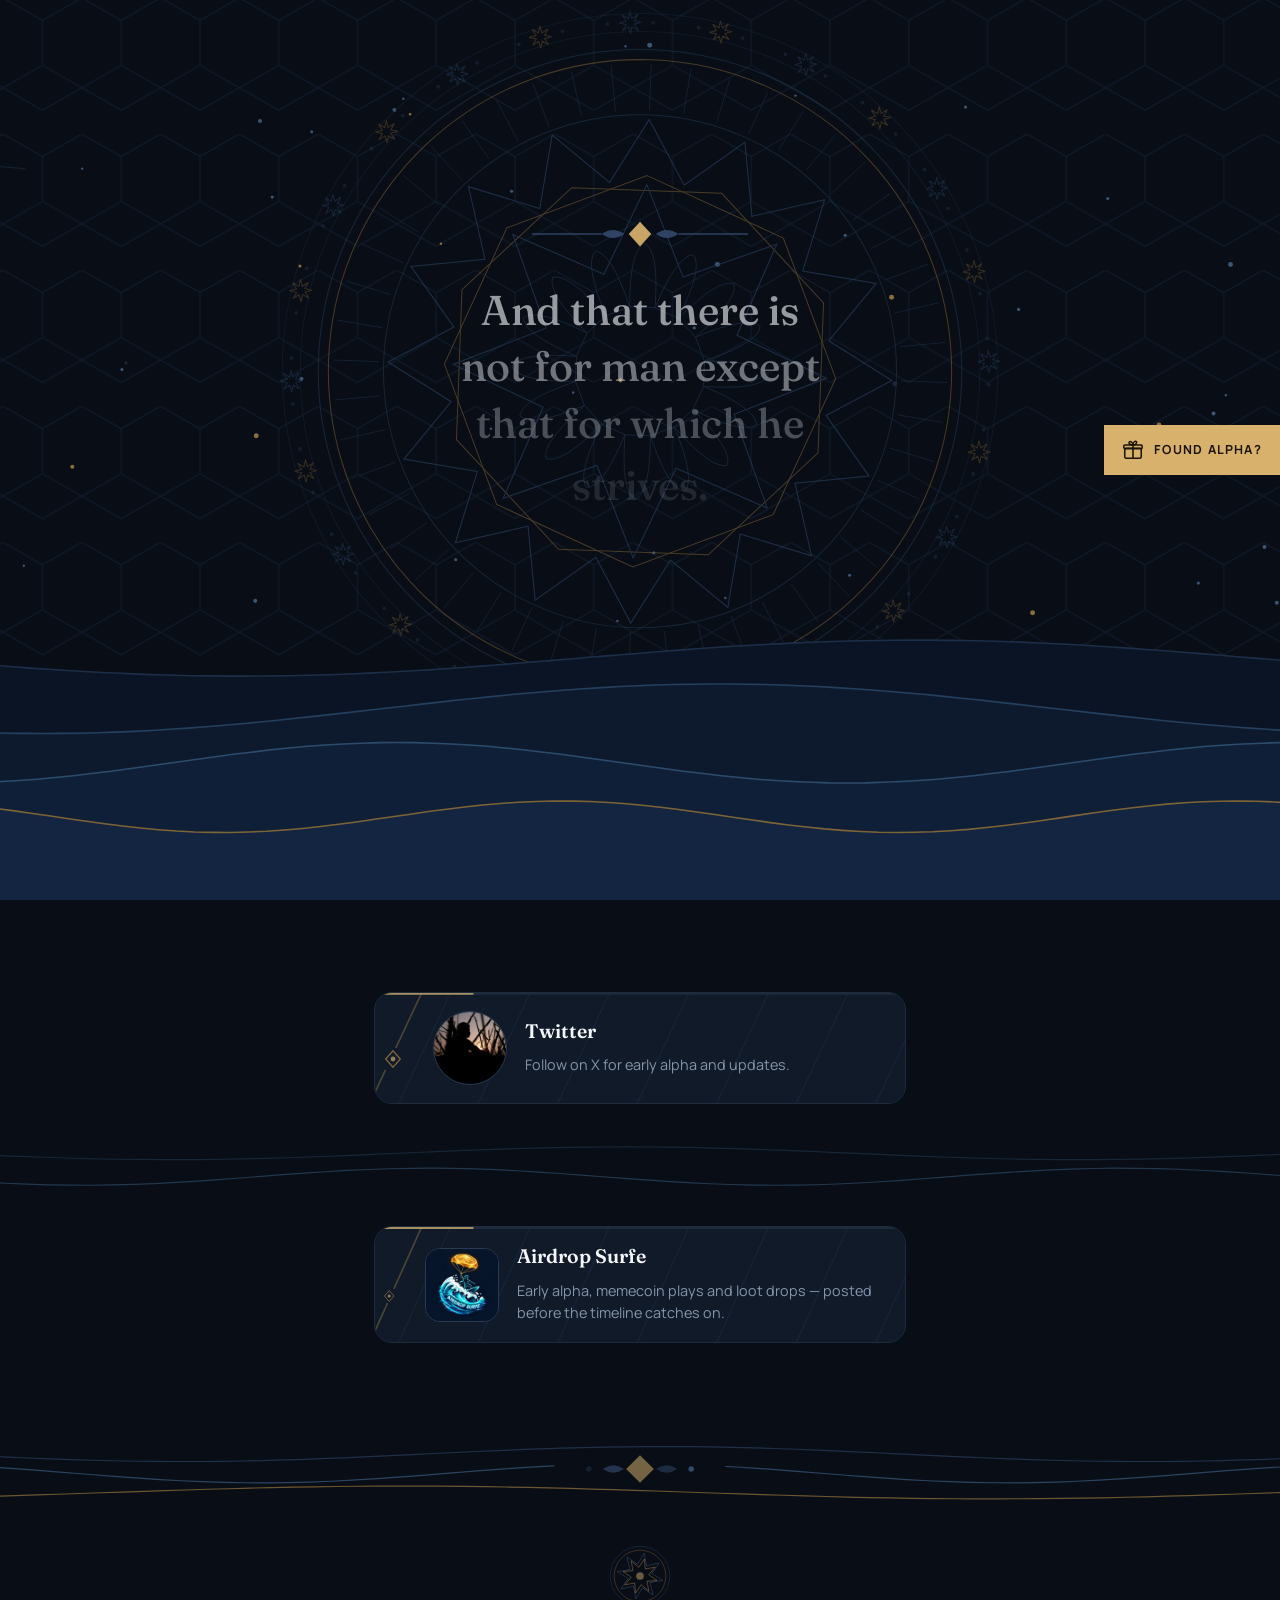
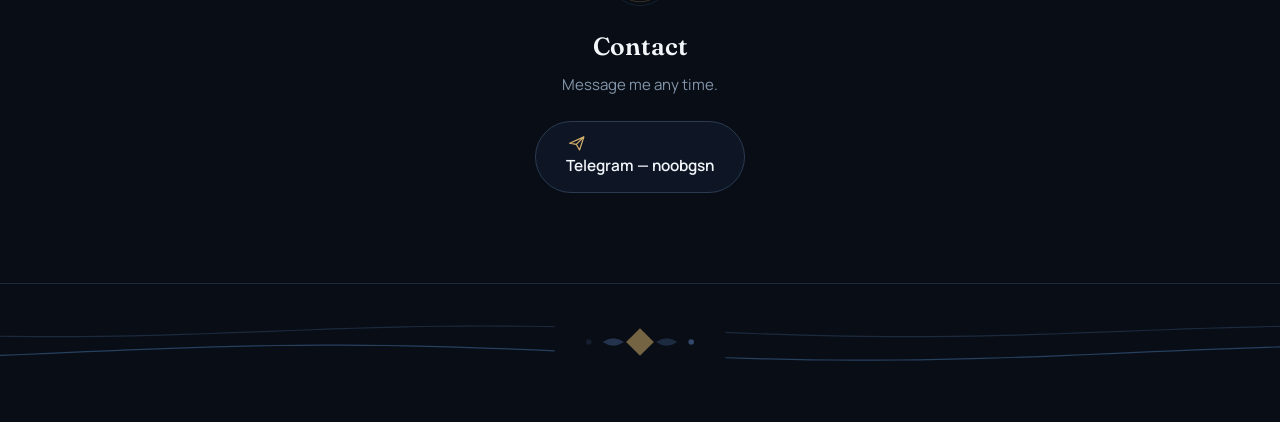
==== index (1).html @ 1e0ebc2f "Add files via upload" ====
<!DOCTYPE html>
<html lang="en">
<head>
<meta charset="utf-8">
<meta name="viewport" content="width=device-width, initial-scale=1, viewport-fit=cover">
<meta name="color-scheme" content="dark">
<meta name="theme-color" content="#080D16">
<title>noobgsn</title>
<meta name="description" content="noobgsn — early alpha, airdrops and memecoin plays.">
<link rel="preconnect" href="https://fonts.googleapis.com">
<link rel="preconnect" href="https://fonts.gstatic.com" crossorigin>
<link href="https://fonts.googleapis.com/css2?family=Fraunces:opsz,wght@9..144,500;9..144,600&family=Manrope:wght@400;500;600;700&display=swap" rel="stylesheet">
<style>
:root{
  --bg:#080D16;--panel:#111A29;--panel2:#0E1626;
  --ink:#F1F4F8;--dim:#8496AA;--line:#1E2B3C;--line2:#2A3B50;
  --gold:#D8B26C;--gold2:#8A6E3C;
  color-scheme:dark;
  box-sizing:border-box;
  padding-top:env(safe-area-inset-top,0px);
  padding-bottom:env(safe-area-inset-bottom,0px);
}
*,*::before,*::after{box-sizing:inherit}
html{-webkit-text-size-adjust:100%;scroll-behavior:smooth;background-color:#080D16;
  scrollbar-width:thin;scrollbar-color:#25374B #080D16}
::-webkit-scrollbar{width:8px;height:8px}
::-webkit-scrollbar-track{background-color:#080D16}
::-webkit-scrollbar-thumb{background-color:#25374B;border-radius:8px}
body{margin:0;background-color:#080D16;color:var(--ink);
  font-family:"Manrope",-apple-system,BlinkMacSystemFont,"Segoe UI",Roboto,Helvetica,Arial,sans-serif;
  line-height:1.6;-webkit-font-smoothing:antialiased;overflow-x:hidden}
img{max-width:100%;display:block}
a{color:inherit;text-decoration:none}
button{font:inherit;color:inherit;background:none;border:0;cursor:pointer}
.wrap{max-width:580px;margin:0 auto;padding:0 24px}
:focus-visible{outline:2px solid var(--gold);outline-offset:3px;border-radius:6px}

/* ============ HERO ============ */
.hero{position:relative;height:100svh;min-height:540px;
  display:flex;align-items:center;justify-content:center;
  overflow:hidden;background-color:#080D16}
.scene{position:absolute;inset:0;width:100%;height:100%;display:block}






/* ---- animated slots (opaque so the layer can never paint white) ---- */
.slot + .slot{margin-top:22px}
.pic{flex:0 0 74px;width:74px;height:74px}
.pic img{width:74px;height:74px;border-radius:15px;object-fit:cover;border:1px solid var(--line2)}
.pic img.round{border-radius:50%}


/* ---- animated bands: each carries its own opaque base ---- */
.band{display:block;width:100vw;margin-left:calc(50% - 50vw);height:96px}
.band.sm{height:64px}
.band.gap{height:70px;margin-top:26px;margin-bottom:26px}
.acc{position:absolute;top:11px;right:11px;width:22px;height:22px;display:block}


/* ---- animated card backdrop ---- */
.cardbg{position:absolute;inset:0;width:100%;height:100%;display:block;z-index:0}
.card > .pic,.card > .who,.card > .acc{position:relative;z-index:1}
.emblem{display:block;width:66px;height:66px;margin:0 auto 18px}
.tg{display:inline-flex;align-items:center;gap:11px}
.tg svg{width:19px;height:19px;display:block}

/* ============ MAIN ============ */
main{position:relative;background-color:#080D16;padding:92px 0 0}
.card{position:relative;display:flex;align-items:center;gap:18px;
  background-color:var(--panel);border:1px solid var(--line);
  border-radius:18px;padding:18px;overflow:hidden}

.card:hover,.card:focus-visible{border-color:var(--gold2)}
.who{min-width:0}
.who .nm{font-family:"Fraunces",Georgia,serif;font-weight:600;
  font-size:1.22rem;line-height:1.2;color:#F4F7FA}
.who .bio{display:block;margin-top:9px;color:var(--dim);font-size:.9rem;line-height:1.55}

.contact{text-align:center;margin:78px 0 0}
.contact .band{margin-bottom:26px}
.dvd{display:block;width:min(330px,82%);height:30px;margin:0 auto 28px}
.contact h2{font-family:"Fraunces",Georgia,serif;font-weight:600;
  font-size:1.55rem;margin:0 0 6px;color:#F4F7FA}
.contact p{margin:0 0 24px;color:var(--dim);font-size:.94rem}
.tg{display:inline-block;border:1px solid var(--line2);border-radius:999px;
  padding:13px 30px;font-weight:600;font-size:.96rem;background-color:var(--panel2)}
.tg:hover{border-color:var(--gold);color:var(--gold)}
footer{margin-top:90px;border-top:1px solid var(--line);
  padding:26px 0 calc(30px + env(safe-area-inset-bottom,0px))}
footer .band{margin-bottom:18px}

.rv{opacity:1}

/* ============ GIFT ============ */
.gift{position:fixed;right:0;top:50%;transform:translateY(-50%);z-index:40;
  background-color:var(--gold);color:#1B1305;border-radius:0;
  padding:14px 18px;display:flex;flex-direction:row;align-items:center;gap:10px;
  font-weight:700;font-size:.78rem;letter-spacing:.1em;white-space:nowrap}
.gift svg{width:22px;height:22px;display:block}
@media (max-width:600px){
  .gift{top:auto;bottom:calc(26px + env(safe-area-inset-bottom,0px));right:0;
    transform:none;padding:13px 16px;flex-direction:row;gap:9px;font-size:.75rem}
  .gift .lbl{writing-mode:horizontal-tb}
}

/* ============ MODAL ============ */
.scrim{position:fixed;inset:0;z-index:60;background-color:#050A12;
  display:none;align-items:flex-end;justify-content:center}
.scrim.on{display:flex}
@media (min-width:640px){.scrim{align-items:center}}
.sheet{position:relative;width:100%;max-width:520px;max-height:92svh;overflow-y:auto;
  background-color:var(--panel2);border:1px solid var(--line2);
  border-radius:22px 22px 0 0;
  padding:30px 22px calc(30px + env(safe-area-inset-bottom,0px));
}
@media (min-width:640px){.sheet{border-radius:22px;max-height:86svh}}
.x{position:absolute;top:10px;right:12px;color:var(--dim);font-size:1.45rem;line-height:1;padding:4px 8px}
.x:hover{color:var(--ink)}
.crest{display:block;width:74px;height:74px;margin:0 auto 14px}
.sheet h3{font-family:"Fraunces",Georgia,serif;font-weight:600;
  font-size:1.6rem;margin:0 0 10px;color:#F4F7FA;text-align:center}
.sheet .intro{color:var(--dim);font-size:.95rem;margin:0 0 26px;line-height:1.65;text-align:center}
.sheet h3.left,.sheet .intro.left{text-align:left}

label{display:block;font-size:.83rem;font-weight:600;color:var(--ink);margin:22px 0 8px}
label .req{color:var(--gold)}
.hint{display:block;font-weight:400;color:var(--dim);font-size:.77rem;margin-top:4px}
input[type=text],textarea{width:100%;background-color:#0A1120;border:1px solid var(--line2);
  border-radius:11px;color:var(--ink);font:inherit;font-size:.94rem;padding:12px 14px;
}
input[type=text]:focus,textarea:focus{border-color:var(--gold);outline:none}
input::placeholder,textarea::placeholder{color:#55697F}
textarea{min-height:110px;resize:vertical;line-height:1.55}

.cats{display:flex;flex-wrap:wrap;gap:8px;margin-top:10px}
.cats input{position:absolute;opacity:0;pointer-events:none}
.cats label{margin:0;padding:9px 15px;border:1px solid var(--line2);border-radius:999px;
  font-size:.84rem;font-weight:500;color:var(--dim);cursor:pointer;
  background-color:#0A1120}
.cats label:hover{border-color:var(--gold2);color:var(--ink)}
.cats input:checked + label{background-color:var(--gold);border-color:var(--gold);
  color:#1B1305;font-weight:700}
.cats input:focus-visible + label{outline:2px solid var(--gold);outline-offset:2px}

.send{display:flex;align-items:center;justify-content:center;gap:10px;
  width:100%;margin-top:30px;background-color:var(--gold);color:#1B1305;
  font-weight:700;font-size:1rem;padding:15px;border-radius:12px;
}
.send svg{width:20px;height:20px}
.send:hover{background-color:#E8C580}
.send[disabled]{opacity:.5;cursor:default;transform:none}
.msg{margin-top:14px;font-size:.87rem;line-height:1.55;display:none}
.msg.on{display:block}
.msg.ok{color:var(--gold)}
.msg.bad{color:#E88B74}
.done{text-align:center;padding:10px 0 6px}

@media (prefers-reduced-motion:reduce){
  *{animation-duration:.001s!important;transition-duration:.001s!important}
  .up{opacity:1}.rv{opacity:1;transform:none}
  html{scroll-behavior:auto}
}
</style>
</head>
<body>

<!-- ==================== HERO ==================== -->
<section class="hero">
  <svg class="scene" viewBox="0 0 1200 800" preserveAspectRatio="xMidYMid slice" role="img"
       aria-label="And that there is not for man except that for which he strives. 53:39">
    <defs>
      <pattern id="jali" width="70" height="121" patternUnits="userSpaceOnUse">
        <path d="M35 0 L70 20 L70 60 L35 80 L0 60 L0 20 Z" fill="none" stroke="#111C2A" stroke-width="1"/>
        <path d="M35 80 L70 100 M35 80 L0 100" fill="none" stroke="#111C2A" stroke-width="1"/>
      </pattern>
    </defs>
    <rect x="0" y="0" width="1200" height="800" fill="#080D16"/>
    <g><rect x="-160" y="-220" width="1520" height="1260" fill="url(#jali)"/><animateTransform attributeName="transform" type="translate" from="0 0" to="-70 -121" dur="95s" repeatCount="indefinite"/></g><circle cx="395.6" cy="101.5" r="1.1" fill="#8A6E3C"><animate attributeName="opacity" values="0.12;0.53;0.12" dur="3.9s" begin="4.8s" repeatCount="indefinite"/></circle><circle cx="608.6" cy="40.2" r="2.2" fill="#3B5573"><animate attributeName="opacity" values="0.15;0.53;0.15" dur="5.8s" begin="2.2s" repeatCount="indefinite"/></circle><circle cx="675.9" cy="531.6" r="1.1" fill="#3B5573"><animate attributeName="opacity" values="0.2;0.52;0.2" dur="6.7s" begin="3.6s" repeatCount="indefinite"/></circle><circle cx="1015.8" cy="176.4" r="1.4" fill="#3B5573"><animate attributeName="opacity" values="0.15;0.81;0.15" dur="6.5s" begin="5.1s" repeatCount="indefinite"/></circle><circle cx="139.5" cy="328.5" r="1.4" fill="#3B5573"><animate attributeName="opacity" values="0.09;0.53;0.09" dur="5.5s" begin="4.9s" repeatCount="indefinite"/></circle><circle cx="258.9" cy="387.4" r="2.2" fill="#8A6E3C"><animate attributeName="opacity" values="0.19;0.66;0.19" dur="7.8s" begin="4.2s" repeatCount="indefinite"/></circle><circle cx="308.2" cy="117.1" r="1.4" fill="#3B5573"><animate attributeName="opacity" values="0.14;0.65;0.14" dur="4.0s" begin="2.7s" repeatCount="indefinite"/></circle><circle cx="540.6" cy="348.8" r="1.1" fill="#3B5573"><animate attributeName="opacity" values="0.17;0.57;0.17" dur="4.1s" begin="3.8s" repeatCount="indefinite"/></circle><circle cx="587.2" cy="41.2" r="1.1" fill="#3B5573"><animate attributeName="opacity" values="0.19;0.64;0.19" dur="7.7s" begin="5.2s" repeatCount="indefinite"/></circle><circle cx="826.5" cy="341.0" r="2.2" fill="#3B5573"><animate attributeName="opacity" values="0.11;0.81;0.11" dur="3.9s" begin="0.8s" repeatCount="indefinite"/></circle><circle cx="95.4" cy="414.8" r="1.8" fill="#8A6E3C"><animate attributeName="opacity" values="0.18;0.63;0.18" dur="7.1s" begin="8.9s" repeatCount="indefinite"/></circle><circle cx="467.5" cy="381.1" r="1.1" fill="#3B5573"><animate attributeName="opacity" values="0.15;0.72;0.15" dur="8.7s" begin="3.2s" repeatCount="indefinite"/></circle><circle cx="273.1" cy="175.2" r="1.4" fill="#3B5573"><animate attributeName="opacity" values="0.14;0.57;0.14" dur="5.7s" begin="8.3s" repeatCount="indefinite"/></circle><circle cx="485.9" cy="170.0" r="1.4" fill="#3B5573"><animate attributeName="opacity" values="0.11;0.69;0.11" dur="8.0s" begin="7.8s" repeatCount="indefinite"/></circle><circle cx="436.2" cy="497.5" r="1.4" fill="#3B5573"><animate attributeName="opacity" values="0.11;0.61;0.11" dur="4.3s" begin="1.6s" repeatCount="indefinite"/></circle><circle cx="582.6" cy="338.1" r="1.8" fill="#8A6E3C"><animate attributeName="opacity" values="0.14;0.77;0.14" dur="5.1s" begin="1.3s" repeatCount="indefinite"/></circle><circle cx="389.6" cy="87.8" r="1.1" fill="#3B5573"><animate attributeName="opacity" values="0.19;0.81;0.19" dur="6.0s" begin="7.8s" repeatCount="indefinite"/></circle><circle cx="668.8" cy="235.0" r="2.2" fill="#3B5573"><animate attributeName="opacity" values="0.09;0.53;0.09" dur="4.1s" begin="5.7s" repeatCount="indefinite"/></circle><circle cx="262.2" cy="107.6" r="1.8" fill="#3B5573"><animate attributeName="opacity" values="0.15;0.74;0.15" dur="6.8s" begin="0.9s" repeatCount="indefinite"/></circle><circle cx="1120.8" cy="351.4" r="1.1" fill="#3B5573"><animate attributeName="opacity" values="0.1;0.61;0.1" dur="8.3s" begin="5.5s" repeatCount="indefinite"/></circle><circle cx="423.0" cy="216.6" r="1.1" fill="#8A6E3C"><animate attributeName="opacity" values="0.2;0.72;0.2" dur="4.1s" begin="4.4s" repeatCount="indefinite"/></circle><circle cx="381.7" cy="97.8" r="1.8" fill="#3B5573"><animate attributeName="opacity" values="0.16;0.73;0.16" dur="7.6s" begin="4.3s" repeatCount="indefinite"/></circle><circle cx="258.0" cy="534.1" r="1.8" fill="#3B5573"><animate attributeName="opacity" values="0.08;0.74;0.08" dur="4.3s" begin="4.9s" repeatCount="indefinite"/></circle><circle cx="1155.1" cy="486.2" r="1.8" fill="#3B5573"><animate attributeName="opacity" values="0.12;0.6;0.12" dur="6.4s" begin="8.2s" repeatCount="indefinite"/></circle><circle cx="648.2" cy="291.5" r="1.4" fill="#3B5573"><animate attributeName="opacity" values="0.17;0.59;0.17" dur="6.9s" begin="7.1s" repeatCount="indefinite"/></circle><circle cx="297.7" cy="236.4" r="1.4" fill="#8A6E3C"><animate attributeName="opacity" values="0.17;0.95;0.17" dur="4.6s" begin="4.4s" repeatCount="indefinite"/></circle><circle cx="936.5" cy="275.0" r="1.4" fill="#3B5573"><animate attributeName="opacity" values="0.13;0.92;0.13" dur="7.3s" begin="8.6s" repeatCount="indefinite"/></circle><circle cx="1166.1" cy="535.7" r="1.8" fill="#3B5573"><animate attributeName="opacity" values="0.14;0.65;0.14" dur="3.9s" begin="0.9s" repeatCount="indefinite"/></circle><circle cx="579.9" cy="552.0" r="1.1" fill="#3B5573"><animate attributeName="opacity" values="0.18;0.54;0.18" dur="6.1s" begin="5.9s" repeatCount="indefinite"/></circle><circle cx="786.3" cy="511.3" r="1.4" fill="#3B5573"><animate attributeName="opacity" values="0.17;0.65;0.17" dur="6.1s" begin="1.6s" repeatCount="indefinite"/></circle><circle cx="949.0" cy="544.7" r="2.2" fill="#8A6E3C"><animate attributeName="opacity" values="0.09;0.57;0.09" dur="6.0s" begin="6.7s" repeatCount="indefinite"/></circle><circle cx="1172.0" cy="34.9" r="2.2" fill="#3B5573"><animate attributeName="opacity" values="0.18;0.94;0.18" dur="7.9s" begin="1.3s" repeatCount="indefinite"/></circle><circle cx="782.4" cy="209.2" r="1.4" fill="#3B5573"><animate attributeName="opacity" values="0.17;0.55;0.17" dur="3.6s" begin="7.2s" repeatCount="indefinite"/></circle><circle cx="889.4" cy="95.2" r="1.4" fill="#3B5573"><animate attributeName="opacity" values="0.11;0.63;0.11" dur="8.0s" begin="1.9s" repeatCount="indefinite"/></circle><circle cx="299.0" cy="336.7" r="1.8" fill="#3B5573"><animate attributeName="opacity" values="0.09;0.83;0.09" dur="6.5s" begin="7.5s" repeatCount="indefinite"/></circle><circle cx="1061.3" cy="377.7" r="2.2" fill="#8A6E3C"><animate attributeName="opacity" values="0.1;0.57;0.1" dur="8.0s" begin="7.9s" repeatCount="indefinite"/></circle><circle cx="612.2" cy="491.3" r="1.4" fill="#3B5573"><animate attributeName="opacity" values="0.1;0.56;0.1" dur="6.8s" begin="7.0s" repeatCount="indefinite"/></circle><circle cx="738.2" cy="85.0" r="1.1" fill="#3B5573"><animate attributeName="opacity" values="0.15;0.85;0.15" dur="5.3s" begin="4.7s" repeatCount="indefinite"/></circle><circle cx="143.1" cy="322.6" r="1.4" fill="#3B5573"><animate attributeName="opacity" values="0.09;0.7;0.09" dur="4.6s" begin="0.4s" repeatCount="indefinite"/></circle><circle cx="52.3" cy="502.8" r="1.1" fill="#3B5573"><animate attributeName="opacity" values="0.14;0.73;0.14" dur="5.9s" begin="5.5s" repeatCount="indefinite"/></circle><circle cx="823.6" cy="264.3" r="2.2" fill="#8A6E3C"><animate attributeName="opacity" values="0.14;0.89;0.14" dur="6.3s" begin="2.2s" repeatCount="indefinite"/></circle><circle cx="1096.3" cy="518.3" r="1.4" fill="#3B5573"><animate attributeName="opacity" values="0.09;0.7;0.09" dur="8.1s" begin="1.2s" repeatCount="indefinite"/></circle><circle cx="104.2" cy="149.9" r="1.1" fill="#3B5573"><animate attributeName="opacity" values="0.09;0.85;0.09" dur="4.7s" begin="2.7s" repeatCount="indefinite"/></circle><circle cx="1109.8" cy="367.5" r="1.8" fill="#3B5573"><animate attributeName="opacity" values="0.2;0.6;0.2" dur="4.3s" begin="7.9s" repeatCount="indefinite"/></circle><circle cx="1124.9" cy="235.1" r="2.2" fill="#3B5573"><animate attributeName="opacity" values="0.11;0.82;0.11" dur="4.4s" begin="6.0s" repeatCount="indefinite"/></circle><circle cx="1173.1" cy="238.1" r="2.2" fill="#8A6E3C"><animate attributeName="opacity" values="0.17;0.51;0.17" dur="4.6s" begin="2.9s" repeatCount="indefinite"/></circle><g opacity="0"><g><circle cx="600" cy="330" r="286" fill="none" stroke="#223449" stroke-width="1"/><circle cx="600" cy="330" r="277" fill="none" stroke="#6E5730" stroke-width=".9"/><circle cx="600" cy="330" r="228" fill="none" stroke="#223449" stroke-width=".9"/><line x1="832.0" y1="330.0" x2="873.0" y2="330.0" stroke="#1E2E43" stroke-width=".8"/><line x1="830.0" y1="360.3" x2="870.7" y2="365.6" stroke="#1E2E43" stroke-width=".8"/><line x1="824.1" y1="390.0" x2="863.7" y2="400.7" stroke="#1E2E43" stroke-width=".8"/><line x1="814.3" y1="418.8" x2="852.2" y2="434.5" stroke="#1E2E43" stroke-width=".8"/><line x1="800.9" y1="446.0" x2="836.4" y2="466.5" stroke="#1E2E43" stroke-width=".8"/><line x1="784.1" y1="471.2" x2="816.6" y2="496.2" stroke="#1E2E43" stroke-width=".8"/><line x1="764.0" y1="494.0" x2="793.0" y2="523.0" stroke="#1E2E43" stroke-width=".8"/><line x1="741.2" y1="514.1" x2="766.2" y2="546.6" stroke="#1E2E43" stroke-width=".8"/><line x1="716.0" y1="530.9" x2="736.5" y2="566.4" stroke="#1E2E43" stroke-width=".8"/><line x1="688.8" y1="544.3" x2="704.5" y2="582.2" stroke="#1E2E43" stroke-width=".8"/><line x1="660.0" y1="554.1" x2="670.7" y2="593.7" stroke="#1E2E43" stroke-width=".8"/><line x1="630.3" y1="560.0" x2="635.6" y2="600.7" stroke="#1E2E43" stroke-width=".8"/><line x1="600.0" y1="562.0" x2="600.0" y2="603.0" stroke="#1E2E43" stroke-width=".8"/><line x1="569.7" y1="560.0" x2="564.4" y2="600.7" stroke="#1E2E43" stroke-width=".8"/><line x1="540.0" y1="554.1" x2="529.3" y2="593.7" stroke="#1E2E43" stroke-width=".8"/><line x1="511.2" y1="544.3" x2="495.5" y2="582.2" stroke="#1E2E43" stroke-width=".8"/><line x1="484.0" y1="530.9" x2="463.5" y2="566.4" stroke="#1E2E43" stroke-width=".8"/><line x1="458.8" y1="514.1" x2="433.8" y2="546.6" stroke="#1E2E43" stroke-width=".8"/><line x1="436.0" y1="494.0" x2="407.0" y2="523.0" stroke="#1E2E43" stroke-width=".8"/><line x1="415.9" y1="471.2" x2="383.4" y2="496.2" stroke="#1E2E43" stroke-width=".8"/><line x1="399.1" y1="446.0" x2="363.6" y2="466.5" stroke="#1E2E43" stroke-width=".8"/><line x1="385.7" y1="418.8" x2="347.8" y2="434.5" stroke="#1E2E43" stroke-width=".8"/><line x1="375.9" y1="390.0" x2="336.3" y2="400.7" stroke="#1E2E43" stroke-width=".8"/><line x1="370.0" y1="360.3" x2="329.3" y2="365.6" stroke="#1E2E43" stroke-width=".8"/><line x1="368.0" y1="330.0" x2="327.0" y2="330.0" stroke="#1E2E43" stroke-width=".8"/><line x1="370.0" y1="299.7" x2="329.3" y2="294.4" stroke="#1E2E43" stroke-width=".8"/><line x1="375.9" y1="270.0" x2="336.3" y2="259.3" stroke="#1E2E43" stroke-width=".8"/><line x1="385.7" y1="241.2" x2="347.8" y2="225.5" stroke="#1E2E43" stroke-width=".8"/><line x1="399.1" y1="214.0" x2="363.6" y2="193.5" stroke="#1E2E43" stroke-width=".8"/><line x1="415.9" y1="188.8" x2="383.4" y2="163.8" stroke="#1E2E43" stroke-width=".8"/><line x1="436.0" y1="166.0" x2="407.0" y2="137.0" stroke="#1E2E43" stroke-width=".8"/><line x1="458.8" y1="145.9" x2="433.8" y2="113.4" stroke="#1E2E43" stroke-width=".8"/><line x1="484.0" y1="129.1" x2="463.5" y2="93.6" stroke="#1E2E43" stroke-width=".8"/><line x1="511.2" y1="115.7" x2="495.5" y2="77.8" stroke="#1E2E43" stroke-width=".8"/><line x1="540.0" y1="105.9" x2="529.3" y2="66.3" stroke="#1E2E43" stroke-width=".8"/><line x1="569.7" y1="100.0" x2="564.4" y2="59.3" stroke="#1E2E43" stroke-width=".8"/><line x1="600.0" y1="98.0" x2="600.0" y2="57.0" stroke="#1E2E43" stroke-width=".8"/><line x1="630.3" y1="100.0" x2="635.6" y2="59.3" stroke="#1E2E43" stroke-width=".8"/><line x1="660.0" y1="105.9" x2="670.7" y2="66.3" stroke="#1E2E43" stroke-width=".8"/><line x1="688.8" y1="115.7" x2="704.5" y2="77.8" stroke="#1E2E43" stroke-width=".8"/><line x1="716.0" y1="129.1" x2="736.5" y2="93.6" stroke="#1E2E43" stroke-width=".8"/><line x1="741.2" y1="145.9" x2="766.2" y2="113.4" stroke="#1E2E43" stroke-width=".8"/><line x1="764.0" y1="166.0" x2="793.0" y2="137.0" stroke="#1E2E43" stroke-width=".8"/><line x1="784.1" y1="188.8" x2="816.6" y2="163.8" stroke="#1E2E43" stroke-width=".8"/><line x1="800.9" y1="214.0" x2="836.4" y2="193.5" stroke="#1E2E43" stroke-width=".8"/><line x1="814.3" y1="241.2" x2="852.2" y2="225.5" stroke="#1E2E43" stroke-width=".8"/><line x1="824.1" y1="270.0" x2="863.7" y2="259.3" stroke="#1E2E43" stroke-width=".8"/><line x1="830.0" y1="299.7" x2="870.7" y2="294.4" stroke="#1E2E43" stroke-width=".8"/><path d="M600.0 106.0 L633.2 163.3 L685.7 123.1 L694.4 188.7 L758.4 171.6 L741.3 235.6 L806.9 244.3 L766.7 296.8 L824.0 330.0 L766.7 363.2 L806.9 415.7 L741.3 424.4 L758.4 488.4 L694.4 471.3 L685.7 536.9 L633.2 496.7 L600.0 554.0 L566.8 496.7 L514.3 536.9 L505.6 471.3 L441.6 488.4 L458.7 424.4 L393.1 415.7 L433.3 363.2 L376.0 330.0 L433.3 296.8 L393.1 244.3 L458.7 235.6 L441.6 171.6 L505.6 188.7 L514.3 123.1 L566.8 163.3 Z" fill="none" stroke="#2C4160" stroke-width="1"/><path d="M600.0 156.0 L723.0 207.0 L774.0 330.0 L723.0 453.0 L600.0 504.0 L477.0 453.0 L426.0 330.0 L477.0 207.0 Z" fill="none" stroke="#6E5730" stroke-width=".9"/><path d="M666.6 169.2 L760.8 263.4 L760.8 396.6 L666.6 490.8 L533.4 490.8 L439.2 396.6 L439.2 263.4 L533.4 169.2 Z" fill="none" stroke="#6E5730" stroke-width=".9"/><path d="M600.0 164.0 L635.2 245.0 L717.4 212.6 L685.0 294.8 L766.0 330.0 L685.0 365.2 L717.4 447.4 L635.2 415.0 L600.0 496.0 L564.8 415.0 L482.6 447.4 L515.0 365.2 L434.0 330.0 L515.0 294.8 L482.6 212.6 L564.8 245.0 Z" fill="none" stroke="#2C4160" stroke-width="1"/><path d="M588.7 273.1 Q586.8 222.8 600.0 216.0 Q613.2 222.8 611.3 273.1 Z" fill="none" stroke="#243850" stroke-width=".8"/><path d="M611.3 273.1 Q628.9 225.9 643.6 224.7 Q653.2 236.0 632.2 281.8 Z" fill="none" stroke="#243850" stroke-width=".8"/><path d="M632.2 281.8 Q666.5 244.9 680.6 249.4 Q685.1 263.5 648.2 297.8 Z" fill="none" stroke="#243850" stroke-width=".8"/><path d="M648.2 297.8 Q694.0 276.8 705.3 286.4 Q704.1 301.1 656.9 318.7 Z" fill="none" stroke="#243850" stroke-width=".8"/><path d="M656.9 318.7 Q707.2 316.8 714.0 330.0 Q707.2 343.2 656.9 341.3 Z" fill="none" stroke="#243850" stroke-width=".8"/><path d="M656.9 341.3 Q704.1 358.9 705.3 373.6 Q694.0 383.2 648.2 362.2 Z" fill="none" stroke="#243850" stroke-width=".8"/><path d="M648.2 362.2 Q685.1 396.5 680.6 410.6 Q666.5 415.1 632.2 378.2 Z" fill="none" stroke="#243850" stroke-width=".8"/><path d="M632.2 378.2 Q653.2 424.0 643.6 435.3 Q628.9 434.1 611.3 386.9 Z" fill="none" stroke="#243850" stroke-width=".8"/><path d="M611.3 386.9 Q613.2 437.2 600.0 444.0 Q586.8 437.2 588.7 386.9 Z" fill="none" stroke="#243850" stroke-width=".8"/><path d="M588.7 386.9 Q571.1 434.1 556.4 435.3 Q546.8 424.0 567.8 378.2 Z" fill="none" stroke="#243850" stroke-width=".8"/><path d="M567.8 378.2 Q533.5 415.1 519.4 410.6 Q514.9 396.5 551.8 362.2 Z" fill="none" stroke="#243850" stroke-width=".8"/><path d="M551.8 362.2 Q506.0 383.2 494.7 373.6 Q495.9 358.9 543.1 341.3 Z" fill="none" stroke="#243850" stroke-width=".8"/><path d="M543.1 341.3 Q492.8 343.2 486.0 330.0 Q492.8 316.8 543.1 318.7 Z" fill="none" stroke="#243850" stroke-width=".8"/><path d="M543.1 318.7 Q495.9 301.1 494.7 286.4 Q506.0 276.8 551.8 297.8 Z" fill="none" stroke="#243850" stroke-width=".8"/><path d="M551.8 297.8 Q514.9 263.5 519.4 249.4 Q533.5 244.9 567.8 281.8 Z" fill="none" stroke="#243850" stroke-width=".8"/><path d="M567.8 281.8 Q546.8 236.0 556.4 224.7 Q571.1 225.9 588.7 273.1 Z" fill="none" stroke="#243850" stroke-width=".8"/><animateTransform attributeName="transform" type="rotate" from="0 600 330" to="360 600 330" dur="260s" repeatCount="indefinite"/></g><animate attributeName="opacity" values="0;1" dur="2.4s" fill="freeze"/></g><g opacity="0"><g><circle cx="600" cy="330" r="318" fill="none" stroke="#1B2A3D" stroke-width=".9"/><circle cx="600" cy="330" r="302" fill="none" stroke="#1B2A3D" stroke-width=".9"/><path d="M910.0 320.0 L911.5 326.3 L917.1 322.9 L913.7 328.5 L920.0 330.0 L913.7 331.5 L917.1 337.1 L911.5 333.7 L910.0 340.0 L908.5 333.7 L902.9 337.1 L906.3 331.5 L900.0 330.0 L906.3 328.5 L902.9 322.9 L908.5 326.3 Z" fill="none" stroke="#2C4160" stroke-width="1"/><path d="M899.4 400.2 L901.0 406.5 L906.5 403.2 L903.1 408.7 L909.4 410.2 L903.1 411.8 L906.5 417.3 L901.0 413.9 L899.4 420.2 L897.9 413.9 L892.4 417.3 L895.7 411.8 L889.4 410.2 L895.7 408.7 L892.4 403.2 L897.9 406.5 Z" fill="none" stroke="#6E5730" stroke-width="1"/><path d="M868.5 475.0 L870.0 481.3 L875.5 477.9 L872.2 483.5 L878.5 485.0 L872.2 486.5 L875.5 492.1 L870.0 488.7 L868.5 495.0 L866.9 488.7 L861.4 492.1 L864.8 486.5 L858.5 485.0 L864.8 483.5 L861.4 477.9 L866.9 481.3 Z" fill="none" stroke="#2C4160" stroke-width="1"/><path d="M819.2 539.2 L820.7 545.5 L826.3 542.1 L822.9 547.7 L829.2 549.2 L822.9 550.7 L826.3 556.3 L820.7 552.9 L819.2 559.2 L817.7 552.9 L812.1 556.3 L815.5 550.7 L809.2 549.2 L815.5 547.7 L812.1 542.1 L817.7 545.5 Z" fill="none" stroke="#6E5730" stroke-width="1"/><path d="M755.0 588.5 L756.5 594.8 L762.1 591.4 L758.7 596.9 L765.0 598.5 L758.7 600.0 L762.1 605.5 L756.5 602.2 L755.0 608.5 L753.5 602.2 L747.9 605.5 L751.3 600.0 L745.0 598.5 L751.3 596.9 L747.9 591.4 L753.5 594.8 Z" fill="none" stroke="#2C4160" stroke-width="1"/><path d="M680.2 619.4 L681.8 625.7 L687.3 622.4 L683.9 627.9 L690.2 629.4 L683.9 631.0 L687.3 636.5 L681.8 633.1 L680.2 639.4 L678.7 633.1 L673.2 636.5 L676.5 631.0 L670.2 629.4 L676.5 627.9 L673.2 622.4 L678.7 625.7 Z" fill="none" stroke="#6E5730" stroke-width="1"/><path d="M600.0 630.0 L601.5 636.3 L607.1 632.9 L603.7 638.5 L610.0 640.0 L603.7 641.5 L607.1 647.1 L601.5 643.7 L600.0 650.0 L598.5 643.7 L592.9 647.1 L596.3 641.5 L590.0 640.0 L596.3 638.5 L592.9 632.9 L598.5 636.3 Z" fill="none" stroke="#2C4160" stroke-width="1"/><path d="M519.8 619.4 L521.3 625.7 L526.8 622.4 L523.5 627.9 L529.8 629.4 L523.5 631.0 L526.8 636.5 L521.3 633.1 L519.8 639.4 L518.2 633.1 L512.7 636.5 L516.1 631.0 L509.8 629.4 L516.1 627.9 L512.7 622.4 L518.2 625.7 Z" fill="none" stroke="#6E5730" stroke-width="1"/><path d="M445.0 588.5 L446.5 594.8 L452.1 591.4 L448.7 596.9 L455.0 598.5 L448.7 600.0 L452.1 605.5 L446.5 602.2 L445.0 608.5 L443.5 602.2 L437.9 605.5 L441.3 600.0 L435.0 598.5 L441.3 596.9 L437.9 591.4 L443.5 594.8 Z" fill="none" stroke="#2C4160" stroke-width="1"/><path d="M380.8 539.2 L382.3 545.5 L387.9 542.1 L384.5 547.7 L390.8 549.2 L384.5 550.7 L387.9 556.3 L382.3 552.9 L380.8 559.2 L379.3 552.9 L373.7 556.3 L377.1 550.7 L370.8 549.2 L377.1 547.7 L373.7 542.1 L379.3 545.5 Z" fill="none" stroke="#6E5730" stroke-width="1"/><path d="M331.5 475.0 L333.1 481.3 L338.6 477.9 L335.2 483.5 L341.5 485.0 L335.2 486.5 L338.6 492.1 L333.1 488.7 L331.5 495.0 L330.0 488.7 L324.5 492.1 L327.8 486.5 L321.5 485.0 L327.8 483.5 L324.5 477.9 L330.0 481.3 Z" fill="none" stroke="#2C4160" stroke-width="1"/><path d="M300.6 400.2 L302.1 406.5 L307.6 403.2 L304.3 408.7 L310.6 410.2 L304.3 411.8 L307.6 417.3 L302.1 413.9 L300.6 420.2 L299.0 413.9 L293.5 417.3 L296.9 411.8 L290.6 410.2 L296.9 408.7 L293.5 403.2 L299.0 406.5 Z" fill="none" stroke="#6E5730" stroke-width="1"/><path d="M290.0 320.0 L291.5 326.3 L297.1 322.9 L293.7 328.5 L300.0 330.0 L293.7 331.5 L297.1 337.1 L291.5 333.7 L290.0 340.0 L288.5 333.7 L282.9 337.1 L286.3 331.5 L280.0 330.0 L286.3 328.5 L282.9 322.9 L288.5 326.3 Z" fill="none" stroke="#2C4160" stroke-width="1"/><path d="M300.6 239.8 L302.1 246.1 L307.6 242.7 L304.3 248.2 L310.6 249.8 L304.3 251.3 L307.6 256.8 L302.1 253.5 L300.6 259.8 L299.0 253.5 L293.5 256.8 L296.9 251.3 L290.6 249.8 L296.9 248.2 L293.5 242.7 L299.0 246.1 Z" fill="none" stroke="#6E5730" stroke-width="1"/><path d="M331.5 165.0 L333.1 171.3 L338.6 167.9 L335.2 173.5 L341.5 175.0 L335.2 176.5 L338.6 182.1 L333.1 178.7 L331.5 185.0 L330.0 178.7 L324.5 182.1 L327.8 176.5 L321.5 175.0 L327.8 173.5 L324.5 167.9 L330.0 171.3 Z" fill="none" stroke="#2C4160" stroke-width="1"/><path d="M380.8 100.8 L382.3 107.1 L387.9 103.7 L384.5 109.3 L390.8 110.8 L384.5 112.3 L387.9 117.9 L382.3 114.5 L380.8 120.8 L379.3 114.5 L373.7 117.9 L377.1 112.3 L370.8 110.8 L377.1 109.3 L373.7 103.7 L379.3 107.1 Z" fill="none" stroke="#6E5730" stroke-width="1"/><path d="M445.0 51.5 L446.5 57.8 L452.1 54.5 L448.7 60.0 L455.0 61.5 L448.7 63.1 L452.1 68.6 L446.5 65.2 L445.0 71.5 L443.5 65.2 L437.9 68.6 L441.3 63.1 L435.0 61.5 L441.3 60.0 L437.9 54.5 L443.5 57.8 Z" fill="none" stroke="#2C4160" stroke-width="1"/><path d="M519.8 20.6 L521.3 26.9 L526.8 23.5 L523.5 29.0 L529.8 30.6 L523.5 32.1 L526.8 37.6 L521.3 34.3 L519.8 40.6 L518.2 34.3 L512.7 37.6 L516.1 32.1 L509.8 30.6 L516.1 29.0 L512.7 23.5 L518.2 26.9 Z" fill="none" stroke="#6E5730" stroke-width="1"/><path d="M600.0 10.0 L601.5 16.3 L607.1 12.9 L603.7 18.5 L610.0 20.0 L603.7 21.5 L607.1 27.1 L601.5 23.7 L600.0 30.0 L598.5 23.7 L592.9 27.1 L596.3 21.5 L590.0 20.0 L596.3 18.5 L592.9 12.9 L598.5 16.3 Z" fill="none" stroke="#2C4160" stroke-width="1"/><path d="M680.2 20.6 L681.8 26.9 L687.3 23.5 L683.9 29.0 L690.2 30.6 L683.9 32.1 L687.3 37.6 L681.8 34.3 L680.2 40.6 L678.7 34.3 L673.2 37.6 L676.5 32.1 L670.2 30.6 L676.5 29.0 L673.2 23.5 L678.7 26.9 Z" fill="none" stroke="#6E5730" stroke-width="1"/><path d="M755.0 51.5 L756.5 57.8 L762.1 54.5 L758.7 60.0 L765.0 61.5 L758.7 63.1 L762.1 68.6 L756.5 65.2 L755.0 71.5 L753.5 65.2 L747.9 68.6 L751.3 63.1 L745.0 61.5 L751.3 60.0 L747.9 54.5 L753.5 57.8 Z" fill="none" stroke="#2C4160" stroke-width="1"/><path d="M819.2 100.8 L820.7 107.1 L826.3 103.7 L822.9 109.3 L829.2 110.8 L822.9 112.3 L826.3 117.9 L820.7 114.5 L819.2 120.8 L817.7 114.5 L812.1 117.9 L815.5 112.3 L809.2 110.8 L815.5 109.3 L812.1 103.7 L817.7 107.1 Z" fill="none" stroke="#6E5730" stroke-width="1"/><path d="M868.5 165.0 L870.0 171.3 L875.5 167.9 L872.2 173.5 L878.5 175.0 L872.2 176.5 L875.5 182.1 L870.0 178.7 L868.5 185.0 L866.9 178.7 L861.4 182.1 L864.8 176.5 L858.5 175.0 L864.8 173.5 L861.4 167.9 L866.9 171.3 Z" fill="none" stroke="#2C4160" stroke-width="1"/><path d="M899.4 239.8 L901.0 246.1 L906.5 242.7 L903.1 248.2 L909.4 249.8 L903.1 251.3 L906.5 256.8 L901.0 253.5 L899.4 259.8 L897.9 253.5 L892.4 256.8 L895.7 251.3 L889.4 249.8 L895.7 248.2 L892.4 242.7 L897.9 246.1 Z" fill="none" stroke="#6E5730" stroke-width="1"/><circle cx="909.3" cy="350.3" r="1.7" fill="#22364C"/><circle cx="904.0" cy="390.5" r="1.7" fill="#22364C"/><circle cx="893.5" cy="429.6" r="1.7" fill="#22364C"/><circle cx="878.0" cy="467.1" r="1.7" fill="#22364C"/><circle cx="857.8" cy="502.2" r="1.7" fill="#22364C"/><circle cx="833.1" cy="534.4" r="1.7" fill="#22364C"/><circle cx="804.4" cy="563.1" r="1.7" fill="#22364C"/><circle cx="772.2" cy="587.8" r="1.7" fill="#22364C"/><circle cx="737.1" cy="608.0" r="1.7" fill="#22364C"/><circle cx="699.6" cy="623.5" r="1.7" fill="#22364C"/><circle cx="660.5" cy="634.0" r="1.7" fill="#22364C"/><circle cx="620.3" cy="639.3" r="1.7" fill="#22364C"/><circle cx="579.7" cy="639.3" r="1.7" fill="#22364C"/><circle cx="539.5" cy="634.0" r="1.7" fill="#22364C"/><circle cx="500.4" cy="623.5" r="1.7" fill="#22364C"/><circle cx="462.9" cy="608.0" r="1.7" fill="#22364C"/><circle cx="427.8" cy="587.8" r="1.7" fill="#22364C"/><circle cx="395.6" cy="563.1" r="1.7" fill="#22364C"/><circle cx="366.9" cy="534.4" r="1.7" fill="#22364C"/><circle cx="342.2" cy="502.2" r="1.7" fill="#22364C"/><circle cx="322.0" cy="467.1" r="1.7" fill="#22364C"/><circle cx="306.5" cy="429.6" r="1.7" fill="#22364C"/><circle cx="296.0" cy="390.5" r="1.7" fill="#22364C"/><circle cx="290.7" cy="350.3" r="1.7" fill="#22364C"/><circle cx="290.7" cy="309.7" r="1.7" fill="#22364C"/><circle cx="296.0" cy="269.5" r="1.7" fill="#22364C"/><circle cx="306.5" cy="230.4" r="1.7" fill="#22364C"/><circle cx="322.0" cy="192.9" r="1.7" fill="#22364C"/><circle cx="342.2" cy="157.8" r="1.7" fill="#22364C"/><circle cx="366.9" cy="125.6" r="1.7" fill="#22364C"/><circle cx="395.6" cy="96.9" r="1.7" fill="#22364C"/><circle cx="427.8" cy="72.2" r="1.7" fill="#22364C"/><circle cx="462.9" cy="52.0" r="1.7" fill="#22364C"/><circle cx="500.4" cy="36.5" r="1.7" fill="#22364C"/><circle cx="539.5" cy="26.0" r="1.7" fill="#22364C"/><circle cx="579.7" cy="20.7" r="1.7" fill="#22364C"/><circle cx="620.3" cy="20.7" r="1.7" fill="#22364C"/><circle cx="660.5" cy="26.0" r="1.7" fill="#22364C"/><circle cx="699.6" cy="36.5" r="1.7" fill="#22364C"/><circle cx="737.1" cy="52.0" r="1.7" fill="#22364C"/><circle cx="772.2" cy="72.2" r="1.7" fill="#22364C"/><circle cx="804.4" cy="96.9" r="1.7" fill="#22364C"/><circle cx="833.1" cy="125.6" r="1.7" fill="#22364C"/><circle cx="857.8" cy="157.8" r="1.7" fill="#22364C"/><circle cx="878.0" cy="192.9" r="1.7" fill="#22364C"/><circle cx="893.5" cy="230.4" r="1.7" fill="#22364C"/><circle cx="904.0" cy="269.5" r="1.7" fill="#22364C"/><circle cx="909.3" cy="309.7" r="1.7" fill="#22364C"/><animateTransform attributeName="transform" type="rotate" from="360 600 330" to="0 600 330" dur="340s" repeatCount="indefinite"/></g><animate attributeName="opacity" values="0;1" dur="2.6s" begin=".4s" fill="freeze"/></g><g opacity="0"><path d="M0 150 q150 -14 300 0" fill="none" stroke="#2E4460" stroke-width="1.2" stroke-linecap="round"/><animateTransform attributeName="transform" type="translate" from="-420 0" to="1520 0" dur="17s" begin="0s" repeatCount="indefinite"/><animate attributeName="opacity" values="0;0.55;0.55;0" keyTimes="0;.15;.85;1" dur="17s" begin="0s" repeatCount="indefinite"/></g><g opacity="0"><path d="M0 230 q95 -14 190 0" fill="none" stroke="#2E4460" stroke-width="1.2" stroke-linecap="round"/><animateTransform attributeName="transform" type="translate" from="-420 0" to="1520 0" dur="13s" begin="4s" repeatCount="indefinite"/><animate attributeName="opacity" values="0;0.40;0.40;0" keyTimes="0;.15;.85;1" dur="13s" begin="4s" repeatCount="indefinite"/></g><g opacity="0"><path d="M0 330 q180 -14 360 0" fill="none" stroke="#2E4460" stroke-width="1.2" stroke-linecap="round"/><animateTransform attributeName="transform" type="translate" from="-420 0" to="1520 0" dur="21s" begin="2s" repeatCount="indefinite"/><animate attributeName="opacity" values="0;0.50;0.50;0" keyTimes="0;.15;.85;1" dur="21s" begin="2s" repeatCount="indefinite"/></g><g opacity="0"><path d="M0 430 q80 -14 160 0" fill="none" stroke="#2E4460" stroke-width="1.2" stroke-linecap="round"/><animateTransform attributeName="transform" type="translate" from="-420 0" to="1520 0" dur="15s" begin="8s" repeatCount="indefinite"/><animate attributeName="opacity" values="0;0.35;0.35;0" keyTimes="0;.15;.85;1" dur="15s" begin="8s" repeatCount="indefinite"/></g><g opacity="0"><path d="M0 500 q130 -14 260 0" fill="none" stroke="#2E4460" stroke-width="1.2" stroke-linecap="round"/><animateTransform attributeName="transform" type="translate" from="-420 0" to="1520 0" dur="19s" begin="6s" repeatCount="indefinite"/><animate attributeName="opacity" values="0;0.30;0.30;0" keyTimes="0;.15;.85;1" dur="19s" begin="6s" repeatCount="indefinite"/></g><g opacity="0"><g transform="translate(600 208)"><path d="M-96 0 L-34 0" stroke="#33486B" stroke-width="1.4" fill="none"/><path d="M34 0 L96 0" stroke="#33486B" stroke-width="1.4" fill="none"/><path d="M0 -11 L10 0 L0 11 L-10 0 Z" fill="#D8B26C"/><path d="M-34 0 q10 -7 20 0 q-10 7 -20 0 Z" fill="#33486B"/><path d="M14 0 q10 -7 20 0 q-10 7 -20 0 Z" fill="#33486B"/><circle cx="-24" cy="0" r="2.6" fill="#33486B"/><circle cx="24" cy="0" r="2.6" fill="#33486B"/></g><animate attributeName="opacity" values="0;1" dur="1.1s" begin="0.5s" fill="freeze"/><animateTransform attributeName="transform" type="translate" from="0 20" to="0 0" dur="1.1s" begin="0.5s" fill="freeze" calcMode="spline" keyTimes="0;1" keySplines=".2 .7 .3 1"/></g><g opacity="0"><text x="600" y="288" text-anchor="middle" fill="#F4F7FA" font-family="Fraunces,Georgia,serif" font-size="37" font-weight="500">And that there is</text><animate attributeName="opacity" values="0;1" dur="1.1s" begin="0.85s" fill="freeze"/><animateTransform attributeName="transform" type="translate" from="0 20" to="0 0" dur="1.1s" begin="0.85s" fill="freeze" calcMode="spline" keyTimes="0;1" keySplines=".2 .7 .3 1"/></g><g opacity="0"><text x="600" y="336" text-anchor="middle" fill="#F4F7FA" font-family="Fraunces,Georgia,serif" font-size="37" font-weight="500">not for man except</text><animate attributeName="opacity" values="0;1" dur="1.1s" begin="1.03s" fill="freeze"/><animateTransform attributeName="transform" type="translate" from="0 20" to="0 0" dur="1.1s" begin="1.03s" fill="freeze" calcMode="spline" keyTimes="0;1" keySplines=".2 .7 .3 1"/></g><g opacity="0"><text x="600" y="384" text-anchor="middle" fill="#F4F7FA" font-family="Fraunces,Georgia,serif" font-size="37" font-weight="500">that for which he</text><animate attributeName="opacity" values="0;1" dur="1.1s" begin="1.21s" fill="freeze"/><animateTransform attributeName="transform" type="translate" from="0 20" to="0 0" dur="1.1s" begin="1.21s" fill="freeze" calcMode="spline" keyTimes="0;1" keySplines=".2 .7 .3 1"/></g><g opacity="0"><text x="600" y="432" text-anchor="middle" fill="#F4F7FA" font-family="Fraunces,Georgia,serif" font-size="37" font-weight="500">strives.</text><animate attributeName="opacity" values="0;1" dur="1.1s" begin="1.39s" fill="freeze"/><animateTransform attributeName="transform" type="translate" from="0 20" to="0 0" dur="1.1s" begin="1.39s" fill="freeze" calcMode="spline" keyTimes="0;1" keySplines=".2 .7 .3 1"/></g><g opacity="0"><text x="600" y="512" text-anchor="middle" fill="#D8B26C" font-family="Manrope,sans-serif" font-size="17" font-weight="700" letter-spacing="7">53:39<animate attributeName="opacity" values="1;.55;1" dur="5s" begin="3s" repeatCount="indefinite"/></text><animate attributeName="opacity" values="0;1" dur="1.1s" begin="1.7s" fill="freeze"/><animateTransform attributeName="transform" type="translate" from="0 20" to="0 0" dur="1.1s" begin="1.7s" fill="freeze" calcMode="spline" keyTimes="0;1" keySplines=".2 .7 .3 1"/></g>
    <g><g><path d="M0.0 585.0 L16.0 586.3 L32.0 587.7 L48.0 589.0 L64.0 590.3 L80.0 591.5 L96.0 592.7 L112.0 593.9 L128.0 594.9 L144.0 596.0 L160.0 596.9 L176.0 597.7 L192.0 598.5 L208.0 599.2 L224.0 599.7 L240.0 600.2 L256.0 600.6 L272.0 600.8 L288.0 601.0 L304.0 601.0 L320.0 600.9 L336.0 600.7 L352.0 600.4 L368.0 600.0 L384.0 599.5 L400.0 598.9 L416.0 598.1 L432.0 597.3 L448.0 596.4 L464.0 595.5 L480.0 594.4 L496.0 593.3 L512.0 592.1 L528.0 590.9 L544.0 589.6 L560.0 588.3 L576.0 587.0 L592.0 585.7 L608.0 584.3 L624.0 583.0 L640.0 581.7 L656.0 580.4 L672.0 579.1 L688.0 577.9 L704.0 576.7 L720.0 575.6 L736.0 574.5 L752.0 573.6 L768.0 572.7 L784.0 571.9 L800.0 571.1 L816.0 570.5 L832.0 570.0 L848.0 569.6 L864.0 569.3 L880.0 569.1 L896.0 569.0 L912.0 569.0 L928.0 569.2 L944.0 569.4 L960.0 569.8 L976.0 570.3 L992.0 570.8 L1008.0 571.5 L1024.0 572.3 L1040.0 573.1 L1056.0 574.0 L1072.0 575.1 L1088.0 576.1 L1104.0 577.3 L1120.0 578.5 L1136.0 579.7 L1152.0 581.0 L1168.0 582.3 L1184.0 583.7 L1200.0 585.0 L1216.0 586.3 L1232.0 587.7 L1248.0 589.0 L1264.0 590.3 L1280.0 591.5 L1296.0 592.7 L1312.0 593.9 L1328.0 594.9 L1344.0 596.0 L1360.0 596.9 L1376.0 597.7 L1392.0 598.5 L1408.0 599.2 L1424.0 599.7 L1440.0 600.2 L1456.0 600.6 L1472.0 600.8 L1488.0 601.0 L1504.0 601.0 L1520.0 600.9 L1536.0 600.7 L1552.0 600.4 L1568.0 600.0 L1584.0 599.5 L1600.0 598.9 L1616.0 598.1 L1632.0 597.3 L1648.0 596.4 L1664.0 595.5 L1680.0 594.4 L1696.0 593.3 L1712.0 592.1 L1728.0 590.9 L1744.0 589.6 L1760.0 588.3 L1776.0 587.0 L1792.0 585.7 L1808.0 584.3 L1824.0 583.0 L1840.0 581.7 L1856.0 580.4 L1872.0 579.1 L1888.0 577.9 L1904.0 576.7 L1920.0 575.6 L1936.0 574.5 L1952.0 573.6 L1968.0 572.7 L1984.0 571.9 L2000.0 571.1 L2016.0 570.5 L2032.0 570.0 L2048.0 569.6 L2064.0 569.3 L2080.0 569.1 L2096.0 569.0 L2112.0 569.0 L2128.0 569.2 L2144.0 569.4 L2160.0 569.8 L2176.0 570.3 L2192.0 570.8 L2208.0 571.5 L2224.0 572.3 L2240.0 573.1 L2256.0 574.0 L2272.0 575.1 L2288.0 576.1 L2304.0 577.3 L2320.0 578.5 L2336.0 579.7 L2352.0 581.0 L2368.0 582.3 L2384.0 583.7 L2400.0 585.0 L2400 820 L0 820 Z" fill="#0B1424"/><path d="M0.0 585.0 L16.0 586.3 L32.0 587.7 L48.0 589.0 L64.0 590.3 L80.0 591.5 L96.0 592.7 L112.0 593.9 L128.0 594.9 L144.0 596.0 L160.0 596.9 L176.0 597.7 L192.0 598.5 L208.0 599.2 L224.0 599.7 L240.0 600.2 L256.0 600.6 L272.0 600.8 L288.0 601.0 L304.0 601.0 L320.0 600.9 L336.0 600.7 L352.0 600.4 L368.0 600.0 L384.0 599.5 L400.0 598.9 L416.0 598.1 L432.0 597.3 L448.0 596.4 L464.0 595.5 L480.0 594.4 L496.0 593.3 L512.0 592.1 L528.0 590.9 L544.0 589.6 L560.0 588.3 L576.0 587.0 L592.0 585.7 L608.0 584.3 L624.0 583.0 L640.0 581.7 L656.0 580.4 L672.0 579.1 L688.0 577.9 L704.0 576.7 L720.0 575.6 L736.0 574.5 L752.0 573.6 L768.0 572.7 L784.0 571.9 L800.0 571.1 L816.0 570.5 L832.0 570.0 L848.0 569.6 L864.0 569.3 L880.0 569.1 L896.0 569.0 L912.0 569.0 L928.0 569.2 L944.0 569.4 L960.0 569.8 L976.0 570.3 L992.0 570.8 L1008.0 571.5 L1024.0 572.3 L1040.0 573.1 L1056.0 574.0 L1072.0 575.1 L1088.0 576.1 L1104.0 577.3 L1120.0 578.5 L1136.0 579.7 L1152.0 581.0 L1168.0 582.3 L1184.0 583.7 L1200.0 585.0 L1216.0 586.3 L1232.0 587.7 L1248.0 589.0 L1264.0 590.3 L1280.0 591.5 L1296.0 592.7 L1312.0 593.9 L1328.0 594.9 L1344.0 596.0 L1360.0 596.9 L1376.0 597.7 L1392.0 598.5 L1408.0 599.2 L1424.0 599.7 L1440.0 600.2 L1456.0 600.6 L1472.0 600.8 L1488.0 601.0 L1504.0 601.0 L1520.0 600.9 L1536.0 600.7 L1552.0 600.4 L1568.0 600.0 L1584.0 599.5 L1600.0 598.9 L1616.0 598.1 L1632.0 597.3 L1648.0 596.4 L1664.0 595.5 L1680.0 594.4 L1696.0 593.3 L1712.0 592.1 L1728.0 590.9 L1744.0 589.6 L1760.0 588.3 L1776.0 587.0 L1792.0 585.7 L1808.0 584.3 L1824.0 583.0 L1840.0 581.7 L1856.0 580.4 L1872.0 579.1 L1888.0 577.9 L1904.0 576.7 L1920.0 575.6 L1936.0 574.5 L1952.0 573.6 L1968.0 572.7 L1984.0 571.9 L2000.0 571.1 L2016.0 570.5 L2032.0 570.0 L2048.0 569.6 L2064.0 569.3 L2080.0 569.1 L2096.0 569.0 L2112.0 569.0 L2128.0 569.2 L2144.0 569.4 L2160.0 569.8 L2176.0 570.3 L2192.0 570.8 L2208.0 571.5 L2224.0 572.3 L2240.0 573.1 L2256.0 574.0 L2272.0 575.1 L2288.0 576.1 L2304.0 577.3 L2320.0 578.5 L2336.0 579.7 L2352.0 581.0 L2368.0 582.3 L2384.0 583.7 L2400.0 585.0" fill="none" stroke="#1C2E48" stroke-width="1.4"/><animateTransform attributeName="transform" type="translate" from="0 0" to="-1200 0" dur="34s" repeatCount="indefinite"/></g><g><path d="M0.0 652.0 L16.0 651.9 L32.0 651.7 L48.0 651.3 L64.0 650.8 L80.0 650.1 L96.0 649.3 L112.0 648.3 L128.0 647.2 L144.0 646.0 L160.0 644.7 L176.0 643.3 L192.0 641.8 L208.0 640.2 L224.0 638.5 L240.0 636.8 L256.0 635.0 L272.0 633.2 L288.0 631.4 L304.0 629.5 L320.0 627.7 L336.0 625.9 L352.0 624.1 L368.0 622.3 L384.0 620.6 L400.0 619.0 L416.0 617.4 L432.0 616.0 L448.0 614.6 L464.0 613.3 L480.0 612.2 L496.0 611.2 L512.0 610.3 L528.0 609.5 L544.0 608.9 L560.0 608.5 L576.0 608.2 L592.0 608.0 L608.0 608.0 L624.0 608.2 L640.0 608.5 L656.0 608.9 L672.0 609.5 L688.0 610.3 L704.0 611.2 L720.0 612.2 L736.0 613.3 L752.0 614.6 L768.0 616.0 L784.0 617.4 L800.0 619.0 L816.0 620.6 L832.0 622.3 L848.0 624.1 L864.0 625.9 L880.0 627.7 L896.0 629.5 L912.0 631.4 L928.0 633.2 L944.0 635.0 L960.0 636.8 L976.0 638.5 L992.0 640.2 L1008.0 641.8 L1024.0 643.3 L1040.0 644.7 L1056.0 646.0 L1072.0 647.2 L1088.0 648.3 L1104.0 649.3 L1120.0 650.1 L1136.0 650.8 L1152.0 651.3 L1168.0 651.7 L1184.0 651.9 L1200.0 652.0 L1216.0 651.9 L1232.0 651.7 L1248.0 651.3 L1264.0 650.8 L1280.0 650.1 L1296.0 649.3 L1312.0 648.3 L1328.0 647.2 L1344.0 646.0 L1360.0 644.7 L1376.0 643.3 L1392.0 641.8 L1408.0 640.2 L1424.0 638.5 L1440.0 636.8 L1456.0 635.0 L1472.0 633.2 L1488.0 631.4 L1504.0 629.5 L1520.0 627.7 L1536.0 625.9 L1552.0 624.1 L1568.0 622.3 L1584.0 620.6 L1600.0 619.0 L1616.0 617.4 L1632.0 616.0 L1648.0 614.6 L1664.0 613.3 L1680.0 612.2 L1696.0 611.2 L1712.0 610.3 L1728.0 609.5 L1744.0 608.9 L1760.0 608.5 L1776.0 608.2 L1792.0 608.0 L1808.0 608.0 L1824.0 608.2 L1840.0 608.5 L1856.0 608.9 L1872.0 609.5 L1888.0 610.3 L1904.0 611.2 L1920.0 612.2 L1936.0 613.3 L1952.0 614.6 L1968.0 616.0 L1984.0 617.4 L2000.0 619.0 L2016.0 620.6 L2032.0 622.3 L2048.0 624.1 L2064.0 625.9 L2080.0 627.7 L2096.0 629.5 L2112.0 631.4 L2128.0 633.2 L2144.0 635.0 L2160.0 636.8 L2176.0 638.5 L2192.0 640.2 L2208.0 641.8 L2224.0 643.3 L2240.0 644.7 L2256.0 646.0 L2272.0 647.2 L2288.0 648.3 L2304.0 649.3 L2320.0 650.1 L2336.0 650.8 L2352.0 651.3 L2368.0 651.7 L2384.0 651.9 L2400.0 652.0 L2400 820 L0 820 Z" fill="#0D1A2E"/><path d="M0.0 652.0 L16.0 651.9 L32.0 651.7 L48.0 651.3 L64.0 650.8 L80.0 650.1 L96.0 649.3 L112.0 648.3 L128.0 647.2 L144.0 646.0 L160.0 644.7 L176.0 643.3 L192.0 641.8 L208.0 640.2 L224.0 638.5 L240.0 636.8 L256.0 635.0 L272.0 633.2 L288.0 631.4 L304.0 629.5 L320.0 627.7 L336.0 625.9 L352.0 624.1 L368.0 622.3 L384.0 620.6 L400.0 619.0 L416.0 617.4 L432.0 616.0 L448.0 614.6 L464.0 613.3 L480.0 612.2 L496.0 611.2 L512.0 610.3 L528.0 609.5 L544.0 608.9 L560.0 608.5 L576.0 608.2 L592.0 608.0 L608.0 608.0 L624.0 608.2 L640.0 608.5 L656.0 608.9 L672.0 609.5 L688.0 610.3 L704.0 611.2 L720.0 612.2 L736.0 613.3 L752.0 614.6 L768.0 616.0 L784.0 617.4 L800.0 619.0 L816.0 620.6 L832.0 622.3 L848.0 624.1 L864.0 625.9 L880.0 627.7 L896.0 629.5 L912.0 631.4 L928.0 633.2 L944.0 635.0 L960.0 636.8 L976.0 638.5 L992.0 640.2 L1008.0 641.8 L1024.0 643.3 L1040.0 644.7 L1056.0 646.0 L1072.0 647.2 L1088.0 648.3 L1104.0 649.3 L1120.0 650.1 L1136.0 650.8 L1152.0 651.3 L1168.0 651.7 L1184.0 651.9 L1200.0 652.0 L1216.0 651.9 L1232.0 651.7 L1248.0 651.3 L1264.0 650.8 L1280.0 650.1 L1296.0 649.3 L1312.0 648.3 L1328.0 647.2 L1344.0 646.0 L1360.0 644.7 L1376.0 643.3 L1392.0 641.8 L1408.0 640.2 L1424.0 638.5 L1440.0 636.8 L1456.0 635.0 L1472.0 633.2 L1488.0 631.4 L1504.0 629.5 L1520.0 627.7 L1536.0 625.9 L1552.0 624.1 L1568.0 622.3 L1584.0 620.6 L1600.0 619.0 L1616.0 617.4 L1632.0 616.0 L1648.0 614.6 L1664.0 613.3 L1680.0 612.2 L1696.0 611.2 L1712.0 610.3 L1728.0 609.5 L1744.0 608.9 L1760.0 608.5 L1776.0 608.2 L1792.0 608.0 L1808.0 608.0 L1824.0 608.2 L1840.0 608.5 L1856.0 608.9 L1872.0 609.5 L1888.0 610.3 L1904.0 611.2 L1920.0 612.2 L1936.0 613.3 L1952.0 614.6 L1968.0 616.0 L1984.0 617.4 L2000.0 619.0 L2016.0 620.6 L2032.0 622.3 L2048.0 624.1 L2064.0 625.9 L2080.0 627.7 L2096.0 629.5 L2112.0 631.4 L2128.0 633.2 L2144.0 635.0 L2160.0 636.8 L2176.0 638.5 L2192.0 640.2 L2208.0 641.8 L2224.0 643.3 L2240.0 644.7 L2256.0 646.0 L2272.0 647.2 L2288.0 648.3 L2304.0 649.3 L2320.0 650.1 L2336.0 650.8 L2352.0 651.3 L2368.0 651.7 L2384.0 651.9 L2400.0 652.0" fill="none" stroke="#24405F" stroke-width="1.4"/><animateTransform attributeName="transform" type="translate" from="-1200 0" to="0 0" dur="26s" repeatCount="indefinite"/></g><g><path d="M0.0 692.6 L16.0 693.8 L32.0 694.7 L48.0 695.4 L64.0 695.9 L80.0 696.0 L96.0 695.9 L112.0 695.4 L128.0 694.7 L144.0 693.8 L160.0 692.6 L176.0 691.1 L192.0 689.5 L208.0 687.6 L224.0 685.7 L240.0 683.6 L256.0 681.4 L272.0 679.1 L288.0 676.9 L304.0 674.6 L320.0 672.4 L336.0 670.3 L352.0 668.4 L368.0 666.5 L384.0 664.9 L400.0 663.4 L416.0 662.2 L432.0 661.3 L448.0 660.6 L464.0 660.1 L480.0 660.0 L496.0 660.1 L512.0 660.6 L528.0 661.3 L544.0 662.2 L560.0 663.4 L576.0 664.9 L592.0 666.5 L608.0 668.4 L624.0 670.3 L640.0 672.4 L656.0 674.6 L672.0 676.9 L688.0 679.1 L704.0 681.4 L720.0 683.6 L736.0 685.7 L752.0 687.6 L768.0 689.5 L784.0 691.1 L800.0 692.6 L816.0 693.8 L832.0 694.7 L848.0 695.4 L864.0 695.9 L880.0 696.0 L896.0 695.9 L912.0 695.4 L928.0 694.7 L944.0 693.8 L960.0 692.6 L976.0 691.1 L992.0 689.5 L1008.0 687.6 L1024.0 685.7 L1040.0 683.6 L1056.0 681.4 L1072.0 679.1 L1088.0 676.9 L1104.0 674.6 L1120.0 672.4 L1136.0 670.3 L1152.0 668.4 L1168.0 666.5 L1184.0 664.9 L1200.0 663.4 L1216.0 662.2 L1232.0 661.3 L1248.0 660.6 L1264.0 660.1 L1280.0 660.0 L1296.0 660.1 L1312.0 660.6 L1328.0 661.3 L1344.0 662.2 L1360.0 663.4 L1376.0 664.9 L1392.0 666.5 L1408.0 668.4 L1424.0 670.3 L1440.0 672.4 L1456.0 674.6 L1472.0 676.9 L1488.0 679.1 L1504.0 681.4 L1520.0 683.6 L1536.0 685.7 L1552.0 687.6 L1568.0 689.5 L1584.0 691.1 L1600.0 692.6 L1616.0 693.8 L1632.0 694.7 L1648.0 695.4 L1664.0 695.9 L1680.0 696.0 L1696.0 695.9 L1712.0 695.4 L1728.0 694.7 L1744.0 693.8 L1760.0 692.6 L1776.0 691.1 L1792.0 689.5 L1808.0 687.6 L1824.0 685.7 L1840.0 683.6 L1856.0 681.4 L1872.0 679.1 L1888.0 676.9 L1904.0 674.6 L1920.0 672.4 L1936.0 670.3 L1952.0 668.4 L1968.0 666.5 L1984.0 664.9 L2000.0 663.4 L2016.0 662.2 L2032.0 661.3 L2048.0 660.6 L2064.0 660.1 L2080.0 660.0 L2096.0 660.1 L2112.0 660.6 L2128.0 661.3 L2144.0 662.2 L2160.0 663.4 L2176.0 664.9 L2192.0 666.5 L2208.0 668.4 L2224.0 670.3 L2240.0 672.4 L2256.0 674.6 L2272.0 676.9 L2288.0 679.1 L2304.0 681.4 L2320.0 683.6 L2336.0 685.7 L2352.0 687.6 L2368.0 689.5 L2384.0 691.1 L2400.0 692.6 L2400 820 L0 820 Z" fill="#101F38"/><path d="M0.0 692.6 L16.0 693.8 L32.0 694.7 L48.0 695.4 L64.0 695.9 L80.0 696.0 L96.0 695.9 L112.0 695.4 L128.0 694.7 L144.0 693.8 L160.0 692.6 L176.0 691.1 L192.0 689.5 L208.0 687.6 L224.0 685.7 L240.0 683.6 L256.0 681.4 L272.0 679.1 L288.0 676.9 L304.0 674.6 L320.0 672.4 L336.0 670.3 L352.0 668.4 L368.0 666.5 L384.0 664.9 L400.0 663.4 L416.0 662.2 L432.0 661.3 L448.0 660.6 L464.0 660.1 L480.0 660.0 L496.0 660.1 L512.0 660.6 L528.0 661.3 L544.0 662.2 L560.0 663.4 L576.0 664.9 L592.0 666.5 L608.0 668.4 L624.0 670.3 L640.0 672.4 L656.0 674.6 L672.0 676.9 L688.0 679.1 L704.0 681.4 L720.0 683.6 L736.0 685.7 L752.0 687.6 L768.0 689.5 L784.0 691.1 L800.0 692.6 L816.0 693.8 L832.0 694.7 L848.0 695.4 L864.0 695.9 L880.0 696.0 L896.0 695.9 L912.0 695.4 L928.0 694.7 L944.0 693.8 L960.0 692.6 L976.0 691.1 L992.0 689.5 L1008.0 687.6 L1024.0 685.7 L1040.0 683.6 L1056.0 681.4 L1072.0 679.1 L1088.0 676.9 L1104.0 674.6 L1120.0 672.4 L1136.0 670.3 L1152.0 668.4 L1168.0 666.5 L1184.0 664.9 L1200.0 663.4 L1216.0 662.2 L1232.0 661.3 L1248.0 660.6 L1264.0 660.1 L1280.0 660.0 L1296.0 660.1 L1312.0 660.6 L1328.0 661.3 L1344.0 662.2 L1360.0 663.4 L1376.0 664.9 L1392.0 666.5 L1408.0 668.4 L1424.0 670.3 L1440.0 672.4 L1456.0 674.6 L1472.0 676.9 L1488.0 679.1 L1504.0 681.4 L1520.0 683.6 L1536.0 685.7 L1552.0 687.6 L1568.0 689.5 L1584.0 691.1 L1600.0 692.6 L1616.0 693.8 L1632.0 694.7 L1648.0 695.4 L1664.0 695.9 L1680.0 696.0 L1696.0 695.9 L1712.0 695.4 L1728.0 694.7 L1744.0 693.8 L1760.0 692.6 L1776.0 691.1 L1792.0 689.5 L1808.0 687.6 L1824.0 685.7 L1840.0 683.6 L1856.0 681.4 L1872.0 679.1 L1888.0 676.9 L1904.0 674.6 L1920.0 672.4 L1936.0 670.3 L1952.0 668.4 L1968.0 666.5 L1984.0 664.9 L2000.0 663.4 L2016.0 662.2 L2032.0 661.3 L2048.0 660.6 L2064.0 660.1 L2080.0 660.0 L2096.0 660.1 L2112.0 660.6 L2128.0 661.3 L2144.0 662.2 L2160.0 663.4 L2176.0 664.9 L2192.0 666.5 L2208.0 668.4 L2224.0 670.3 L2240.0 672.4 L2256.0 674.6 L2272.0 676.9 L2288.0 679.1 L2304.0 681.4 L2320.0 683.6 L2336.0 685.7 L2352.0 687.6 L2368.0 689.5 L2384.0 691.1 L2400.0 692.6" fill="none" stroke="#2C4C6E" stroke-width="1.4"/><animateTransform attributeName="transform" type="translate" from="0 0" to="-1200 0" dur="19s" repeatCount="indefinite"/></g><g><path d="M0.0 734.2 L16.0 736.0 L32.0 737.5 L48.0 738.7 L64.0 739.5 L80.0 739.9 L96.0 740.0 L112.0 739.6 L128.0 738.9 L144.0 737.8 L160.0 736.4 L176.0 734.7 L192.0 732.7 L208.0 730.6 L224.0 728.3 L240.0 726.0 L256.0 723.7 L272.0 721.4 L288.0 719.3 L304.0 717.3 L320.0 715.6 L336.0 714.2 L352.0 713.1 L368.0 712.4 L384.0 712.0 L400.0 712.1 L416.0 712.5 L432.0 713.3 L448.0 714.5 L464.0 716.0 L480.0 717.8 L496.0 719.8 L512.0 722.0 L528.0 724.2 L544.0 726.6 L560.0 728.9 L576.0 731.2 L592.0 733.3 L608.0 735.1 L624.0 736.8 L640.0 738.1 L656.0 739.1 L672.0 739.8 L688.0 740.0 L704.0 739.8 L720.0 739.3 L736.0 738.4 L752.0 737.2 L768.0 735.6 L784.0 733.7 L800.0 731.7 L816.0 729.5 L832.0 727.2 L848.0 724.8 L864.0 722.5 L880.0 720.3 L896.0 718.3 L912.0 716.4 L928.0 714.8 L944.0 713.6 L960.0 712.7 L976.0 712.2 L992.0 712.0 L1008.0 712.2 L1024.0 712.9 L1040.0 713.9 L1056.0 715.2 L1072.0 716.9 L1088.0 718.7 L1104.0 720.8 L1120.0 723.1 L1136.0 725.4 L1152.0 727.8 L1168.0 730.0 L1184.0 732.2 L1200.0 734.2 L1216.0 736.0 L1232.0 737.5 L1248.0 738.7 L1264.0 739.5 L1280.0 739.9 L1296.0 740.0 L1312.0 739.6 L1328.0 738.9 L1344.0 737.8 L1360.0 736.4 L1376.0 734.7 L1392.0 732.7 L1408.0 730.6 L1424.0 728.3 L1440.0 726.0 L1456.0 723.7 L1472.0 721.4 L1488.0 719.3 L1504.0 717.3 L1520.0 715.6 L1536.0 714.2 L1552.0 713.1 L1568.0 712.4 L1584.0 712.0 L1600.0 712.1 L1616.0 712.5 L1632.0 713.3 L1648.0 714.5 L1664.0 716.0 L1680.0 717.8 L1696.0 719.8 L1712.0 722.0 L1728.0 724.2 L1744.0 726.6 L1760.0 728.9 L1776.0 731.2 L1792.0 733.3 L1808.0 735.1 L1824.0 736.8 L1840.0 738.1 L1856.0 739.1 L1872.0 739.8 L1888.0 740.0 L1904.0 739.8 L1920.0 739.3 L1936.0 738.4 L1952.0 737.2 L1968.0 735.6 L1984.0 733.7 L2000.0 731.7 L2016.0 729.5 L2032.0 727.2 L2048.0 724.8 L2064.0 722.5 L2080.0 720.3 L2096.0 718.3 L2112.0 716.4 L2128.0 714.8 L2144.0 713.6 L2160.0 712.7 L2176.0 712.2 L2192.0 712.0 L2208.0 712.2 L2224.0 712.9 L2240.0 713.9 L2256.0 715.2 L2272.0 716.9 L2288.0 718.7 L2304.0 720.8 L2320.0 723.1 L2336.0 725.4 L2352.0 727.8 L2368.0 730.0 L2384.0 732.2 L2400.0 734.2 L2400 820 L0 820 Z" fill="#132540"/><path d="M0.0 734.2 L16.0 736.0 L32.0 737.5 L48.0 738.7 L64.0 739.5 L80.0 739.9 L96.0 740.0 L112.0 739.6 L128.0 738.9 L144.0 737.8 L160.0 736.4 L176.0 734.7 L192.0 732.7 L208.0 730.6 L224.0 728.3 L240.0 726.0 L256.0 723.7 L272.0 721.4 L288.0 719.3 L304.0 717.3 L320.0 715.6 L336.0 714.2 L352.0 713.1 L368.0 712.4 L384.0 712.0 L400.0 712.1 L416.0 712.5 L432.0 713.3 L448.0 714.5 L464.0 716.0 L480.0 717.8 L496.0 719.8 L512.0 722.0 L528.0 724.2 L544.0 726.6 L560.0 728.9 L576.0 731.2 L592.0 733.3 L608.0 735.1 L624.0 736.8 L640.0 738.1 L656.0 739.1 L672.0 739.8 L688.0 740.0 L704.0 739.8 L720.0 739.3 L736.0 738.4 L752.0 737.2 L768.0 735.6 L784.0 733.7 L800.0 731.7 L816.0 729.5 L832.0 727.2 L848.0 724.8 L864.0 722.5 L880.0 720.3 L896.0 718.3 L912.0 716.4 L928.0 714.8 L944.0 713.6 L960.0 712.7 L976.0 712.2 L992.0 712.0 L1008.0 712.2 L1024.0 712.9 L1040.0 713.9 L1056.0 715.2 L1072.0 716.9 L1088.0 718.7 L1104.0 720.8 L1120.0 723.1 L1136.0 725.4 L1152.0 727.8 L1168.0 730.0 L1184.0 732.2 L1200.0 734.2 L1216.0 736.0 L1232.0 737.5 L1248.0 738.7 L1264.0 739.5 L1280.0 739.9 L1296.0 740.0 L1312.0 739.6 L1328.0 738.9 L1344.0 737.8 L1360.0 736.4 L1376.0 734.7 L1392.0 732.7 L1408.0 730.6 L1424.0 728.3 L1440.0 726.0 L1456.0 723.7 L1472.0 721.4 L1488.0 719.3 L1504.0 717.3 L1520.0 715.6 L1536.0 714.2 L1552.0 713.1 L1568.0 712.4 L1584.0 712.0 L1600.0 712.1 L1616.0 712.5 L1632.0 713.3 L1648.0 714.5 L1664.0 716.0 L1680.0 717.8 L1696.0 719.8 L1712.0 722.0 L1728.0 724.2 L1744.0 726.6 L1760.0 728.9 L1776.0 731.2 L1792.0 733.3 L1808.0 735.1 L1824.0 736.8 L1840.0 738.1 L1856.0 739.1 L1872.0 739.8 L1888.0 740.0 L1904.0 739.8 L1920.0 739.3 L1936.0 738.4 L1952.0 737.2 L1968.0 735.6 L1984.0 733.7 L2000.0 731.7 L2016.0 729.5 L2032.0 727.2 L2048.0 724.8 L2064.0 722.5 L2080.0 720.3 L2096.0 718.3 L2112.0 716.4 L2128.0 714.8 L2144.0 713.6 L2160.0 712.7 L2176.0 712.2 L2192.0 712.0 L2208.0 712.2 L2224.0 712.9 L2240.0 713.9 L2256.0 715.2 L2272.0 716.9 L2288.0 718.7 L2304.0 720.8 L2320.0 723.1 L2336.0 725.4 L2352.0 727.8 L2368.0 730.0 L2384.0 732.2 L2400.0 734.2" fill="none" stroke="#7D6437" stroke-width="1.4"/><animateTransform attributeName="transform" type="translate" from="-1200 0" to="0 0" dur="13s" repeatCount="indefinite"/></g></g>
    <g transform="translate(600 724)" opacity="0"><path d="M-15 -10 L0 5 L15 -10" fill="none" stroke="#5E7B98" stroke-width="3" stroke-linecap="round"><animate attributeName="opacity" values="0;1;0" dur="2.4s" repeatCount="indefinite"/></path><path d="M-15 7 L0 22 L15 7" fill="none" stroke="#5E7B98" stroke-width="3" stroke-linecap="round"><animate attributeName="opacity" values="0;1;0" dur="2.4s" begin=".4s" repeatCount="indefinite"/></path><animate attributeName="opacity" values="0;1" dur="1s" begin="2.6s" fill="freeze"/></g>
  </svg>
</section>

<!-- ==================== MAIN ==================== -->
<main>
  <div class="wrap">

    <div class="slot"><a class="card" href="https://x.com/noobgsn" target="_blank" rel="noopener">
      <svg class="cardbg" viewBox="0 0 400 120" preserveAspectRatio="none" aria-hidden="true"><rect x="0" y="0" width="400" height="120" fill="#111A29"/><g><path d="M0 -20 L-52 140" stroke="#16243A" stroke-width="1" fill="none"/><path d="M60 -20 L8 140" stroke="#16243A" stroke-width="1" fill="none"/><path d="M120 -20 L68 140" stroke="#16243A" stroke-width="1" fill="none"/><path d="M180 -20 L128 140" stroke="#16243A" stroke-width="1" fill="none"/><path d="M240 -20 L188 140" stroke="#16243A" stroke-width="1" fill="none"/><path d="M300 -20 L248 140" stroke="#16243A" stroke-width="1" fill="none"/><path d="M360 -20 L308 140" stroke="#16243A" stroke-width="1" fill="none"/><path d="M420 -20 L368 140" stroke="#16243A" stroke-width="1" fill="none"/><path d="M480 -20 L428 140" stroke="#16243A" stroke-width="1" fill="none"/><animateTransform attributeName="transform" type="translate" from="-60 0" to="0 0" dur="26s" repeatCount="indefinite"/></g><g opacity=".5"><path d="M-30 -20 L-82 140" stroke="#8A6E3C" stroke-width="1.3" fill="none"/><animateTransform attributeName="transform" type="translate" from="0 0" to="520 0" dur="11s" repeatCount="indefinite"/></g><path d="M0 1 L400 1" stroke="#1E2B3C" stroke-width="2" fill="none"/><g><path d="M0 1 L70 1" stroke="#D8B26C" stroke-width="2" fill="none" opacity=".75"/><animateTransform attributeName="transform" type="translate" from="-80 0" to="420 0" dur="9s" repeatCount="indefinite"/></g></svg>
      <svg class="acc" viewBox="0 0 24 24" aria-hidden="true"><rect x="0" y="0" width="24" height="24" fill="#111A29"/><path d="M12 3 L20 12 L12 21 L4 12 Z" fill="none" stroke="#8A6E3C" stroke-width="1.4"><animate attributeName="opacity" values=".35;1;.35" dur="3.6s" repeatCount="indefinite"/></path><circle cx="12" cy="12" r="2.6" fill="#D8B26C"><animate attributeName="opacity" values="1;.3;1" dur="3.6s" begin=".6s" repeatCount="indefinite"/></circle></svg>
      <span class="pic"><img class="round" src="[data-uri]" alt="noobgsn on X"></span>
      <span class="who">
        <span class="nm">Twitter</span>
        <span class="bio">Follow on X for early alpha and updates.</span>
      </span>
    </a></div>

    <svg class="band gap" viewBox="0 0 1200 70" preserveAspectRatio="xMidYMid slice" aria-hidden="true"><rect x="0" y="0" width="1200" height="70" fill="#080D16"/><g><path d="M0.0 24.0 L20.0 24.9 L40.0 25.7 L60.0 26.6 L80.0 27.3 L100.0 28.0 L120.0 28.7 L140.0 29.2 L160.0 29.6 L180.0 29.8 L200.0 30.0 L220.0 30.0 L240.0 29.9 L260.0 29.6 L280.0 29.3 L300.0 28.8 L320.0 28.2 L340.0 27.5 L360.0 26.8 L380.0 26.0 L400.0 25.1 L420.0 24.2 L440.0 23.3 L460.0 22.5 L480.0 21.6 L500.0 20.8 L520.0 20.1 L540.0 19.5 L560.0 19.0 L580.0 18.5 L600.0 18.2 L620.0 18.1 L640.0 18.0 L660.0 18.1 L680.0 18.3 L700.0 18.6 L720.0 19.1 L740.0 19.6 L760.0 20.3 L780.0 21.0 L800.0 21.8 L820.0 22.7 L840.0 23.6 L860.0 24.4 L880.0 25.3 L900.0 26.2 L920.0 27.0 L940.0 27.7 L960.0 28.4 L980.0 28.9 L1000.0 29.4 L1020.0 29.7 L1040.0 29.9 L1060.0 30.0 L1080.0 29.9 L1100.0 29.8 L1120.0 29.5 L1140.0 29.0 L1160.0 28.5 L1180.0 27.9 L1200.0 27.2 L1220.0 26.4 L1240.0 25.5 L1260.0 24.7 L1280.0 23.8 L1300.0 22.9 L1320.0 22.0 L1340.0 21.2 L1360.0 20.5 L1380.0 19.8 L1400.0 19.2 L1420.0 18.7 L1440.0 18.4 L1460.0 18.1 L1480.0 18.0 L1500.0 18.0 L1520.0 18.2 L1540.0 18.4 L1560.0 18.8 L1580.0 19.3 L1600.0 20.0 L1620.0 20.7 L1640.0 21.4 L1660.0 22.3 L1680.0 23.1 L1700.0 24.0 L1720.0 24.9 L1740.0 25.7 L1760.0 26.6 L1780.0 27.3 L1800.0 28.0 L1820.0 28.7 L1840.0 29.2 L1860.0 29.6 L1880.0 29.8 L1900.0 30.0 L1920.0 30.0 L1940.0 29.9 L1960.0 29.6 L1980.0 29.3 L2000.0 28.8 L2020.0 28.2 L2040.0 27.5 L2060.0 26.8 L2080.0 26.0 L2100.0 25.1 L2120.0 24.2 L2140.0 23.3 L2160.0 22.5 L2180.0 21.6 L2200.0 20.8 L2220.0 20.1 L2240.0 19.5 L2260.0 19.0 L2280.0 18.5 L2300.0 18.2 L2320.0 18.1 L2340.0 18.0 L2360.0 18.1 L2380.0 18.3 L2400.0 18.6" fill="none" stroke="#182636" stroke-width="1.1"/><animateTransform attributeName="transform" type="translate" from="0 0" to="-1200 0" dur="36s" repeatCount="indefinite"/></g><g><path d="M0.0 51.3 L20.0 50.1 L40.0 48.7 L60.0 47.2 L80.0 45.6 L100.0 44.1 L120.0 42.6 L140.0 41.3 L160.0 40.1 L180.0 39.2 L200.0 38.5 L220.0 38.1 L240.0 38.0 L260.0 38.2 L280.0 38.7 L300.0 39.4 L320.0 40.4 L340.0 41.6 L360.0 43.0 L380.0 44.5 L400.0 46.0 L420.0 47.5 L440.0 49.0 L460.0 50.4 L480.0 51.6 L500.0 52.6 L520.0 53.3 L540.0 53.8 L560.0 54.0 L580.0 53.9 L600.0 53.5 L620.0 52.8 L640.0 51.9 L660.0 50.7 L680.0 49.4 L700.0 47.9 L720.0 46.4 L740.0 44.8 L760.0 43.3 L780.0 41.9 L800.0 40.7 L820.0 39.6 L840.0 38.8 L860.0 38.3 L880.0 38.0 L900.0 38.1 L920.0 38.4 L940.0 39.0 L960.0 39.9 L980.0 41.0 L1000.0 42.3 L1020.0 43.7 L1040.0 45.2 L1060.0 46.8 L1080.0 48.3 L1100.0 49.7 L1120.0 51.0 L1140.0 52.1 L1160.0 53.0 L1180.0 53.6 L1200.0 53.9 L1220.0 54.0 L1240.0 53.7 L1260.0 53.2 L1280.0 52.4 L1300.0 51.3 L1320.0 50.1 L1340.0 48.7 L1360.0 47.2 L1380.0 45.6 L1400.0 44.1 L1420.0 42.6 L1440.0 41.3 L1460.0 40.1 L1480.0 39.2 L1500.0 38.5 L1520.0 38.1 L1540.0 38.0 L1560.0 38.2 L1580.0 38.7 L1600.0 39.4 L1620.0 40.4 L1640.0 41.6 L1660.0 43.0 L1680.0 44.5 L1700.0 46.0 L1720.0 47.5 L1740.0 49.0 L1760.0 50.4 L1780.0 51.6 L1800.0 52.6 L1820.0 53.3 L1840.0 53.8 L1860.0 54.0 L1880.0 53.9 L1900.0 53.5 L1920.0 52.8 L1940.0 51.9 L1960.0 50.7 L1980.0 49.4 L2000.0 47.9 L2020.0 46.4 L2040.0 44.8 L2060.0 43.3 L2080.0 41.9 L2100.0 40.7 L2120.0 39.6 L2140.0 38.8 L2160.0 38.3 L2180.0 38.0 L2200.0 38.1 L2220.0 38.4 L2240.0 39.0 L2260.0 39.9 L2280.0 41.0 L2300.0 42.3 L2320.0 43.7 L2340.0 45.2 L2360.0 46.8 L2380.0 48.3 L2400.0 49.7" fill="none" stroke="#22384F" stroke-width="1.1"/><animateTransform attributeName="transform" type="translate" from="-1200 0" to="0 0" dur="28s" repeatCount="indefinite"/></g></svg>

    <div class="slot"><a class="card" href="https://t.me/airdropsurfe" target="_blank" rel="noopener">
      <svg class="cardbg" viewBox="0 0 400 120" preserveAspectRatio="none" aria-hidden="true"><rect x="0" y="0" width="400" height="120" fill="#111A29"/><g><path d="M0 -20 L-52 140" stroke="#16243A" stroke-width="1" fill="none"/><path d="M60 -20 L8 140" stroke="#16243A" stroke-width="1" fill="none"/><path d="M120 -20 L68 140" stroke="#16243A" stroke-width="1" fill="none"/><path d="M180 -20 L128 140" stroke="#16243A" stroke-width="1" fill="none"/><path d="M240 -20 L188 140" stroke="#16243A" stroke-width="1" fill="none"/><path d="M300 -20 L248 140" stroke="#16243A" stroke-width="1" fill="none"/><path d="M360 -20 L308 140" stroke="#16243A" stroke-width="1" fill="none"/><path d="M420 -20 L368 140" stroke="#16243A" stroke-width="1" fill="none"/><path d="M480 -20 L428 140" stroke="#16243A" stroke-width="1" fill="none"/><animateTransform attributeName="transform" type="translate" from="-60 0" to="0 0" dur="26s" repeatCount="indefinite"/></g><g opacity=".5"><path d="M-30 -20 L-82 140" stroke="#8A6E3C" stroke-width="1.3" fill="none"/><animateTransform attributeName="transform" type="translate" from="0 0" to="520 0" dur="11s" repeatCount="indefinite"/></g><path d="M0 1 L400 1" stroke="#1E2B3C" stroke-width="2" fill="none"/><g><path d="M0 1 L70 1" stroke="#D8B26C" stroke-width="2" fill="none" opacity=".75"/><animateTransform attributeName="transform" type="translate" from="-80 0" to="420 0" dur="9s" repeatCount="indefinite"/></g></svg>
      <svg class="acc" viewBox="0 0 24 24" aria-hidden="true"><rect x="0" y="0" width="24" height="24" fill="#111A29"/><path d="M12 3 L20 12 L12 21 L4 12 Z" fill="none" stroke="#8A6E3C" stroke-width="1.4"><animate attributeName="opacity" values=".35;1;.35" dur="3.6s" repeatCount="indefinite"/></path><circle cx="12" cy="12" r="2.6" fill="#D8B26C"><animate attributeName="opacity" values="1;.3;1" dur="3.6s" begin=".6s" repeatCount="indefinite"/></circle></svg><span class="pic"><img src="[data-uri]" alt="Airdrop Surfe on Telegram"></span>
      <span class="who">
        <span class="nm">Airdrop Surfe</span>
        <span class="bio">Early alpha, memecoin plays and loot drops — posted before the timeline catches on.</span>
      </span>
    </a></div>

    <div class="slot"><div class="contact">
      <svg class="band" viewBox="0 0 1200 96" preserveAspectRatio="xMidYMid slice" aria-hidden="true"><rect x="0" y="0" width="1200" height="96" fill="#080D16"/><g><path d="M0.0 34.0 L20.0 35.0 L40.0 35.9 L60.0 36.8 L80.0 37.7 L100.0 38.5 L120.0 39.2 L140.0 39.8 L160.0 40.3 L180.0 40.7 L200.0 40.9 L220.0 41.0 L240.0 41.0 L260.0 40.8 L280.0 40.5 L300.0 40.1 L320.0 39.5 L340.0 38.9 L360.0 38.1 L380.0 37.3 L400.0 36.4 L420.0 35.5 L440.0 34.5 L460.0 33.5 L480.0 32.5 L500.0 31.6 L520.0 30.7 L540.0 29.9 L560.0 29.1 L580.0 28.5 L600.0 27.9 L620.0 27.5 L640.0 27.2 L660.0 27.0 L680.0 27.0 L700.0 27.1 L720.0 27.3 L740.0 27.7 L760.0 28.2 L780.0 28.8 L800.0 29.5 L820.0 30.3 L840.0 31.2 L860.0 32.1 L880.0 33.0 L900.0 34.0 L920.0 35.0 L940.0 35.9 L960.0 36.8 L980.0 37.7 L1000.0 38.5 L1020.0 39.2 L1040.0 39.8 L1060.0 40.3 L1080.0 40.7 L1100.0 40.9 L1120.0 41.0 L1140.0 41.0 L1160.0 40.8 L1180.0 40.5 L1200.0 40.1 L1220.0 39.5 L1240.0 38.9 L1260.0 38.1 L1280.0 37.3 L1300.0 36.4 L1320.0 35.5 L1340.0 34.5 L1360.0 33.5 L1380.0 32.5 L1400.0 31.6 L1420.0 30.7 L1440.0 29.9 L1460.0 29.1 L1480.0 28.5 L1500.0 27.9 L1520.0 27.5 L1540.0 27.2 L1560.0 27.0 L1580.0 27.0 L1600.0 27.1 L1620.0 27.3 L1640.0 27.7 L1660.0 28.2 L1680.0 28.8 L1700.0 29.5 L1720.0 30.3 L1740.0 31.2 L1760.0 32.1 L1780.0 33.0 L1800.0 34.0 L1820.0 35.0 L1840.0 35.9 L1860.0 36.8 L1880.0 37.7 L1900.0 38.5 L1920.0 39.2 L1940.0 39.8 L1960.0 40.3 L1980.0 40.7 L2000.0 40.9 L2020.0 41.0 L2040.0 41.0 L2060.0 40.8 L2080.0 40.5 L2100.0 40.1 L2120.0 39.5 L2140.0 38.9 L2160.0 38.1 L2180.0 37.3 L2200.0 36.4 L2220.0 35.5 L2240.0 34.5 L2260.0 33.5 L2280.0 32.5 L2300.0 31.6 L2320.0 30.7 L2340.0 29.9 L2360.0 29.1 L2380.0 28.5 L2400.0 27.9" fill="none" stroke="#1F3049" stroke-width="1.1"/><animateTransform attributeName="transform" type="translate" from="0 0" to="-1200 0" dur="34s" repeatCount="indefinite"/></g><g><path d="M0.0 60.8 L20.0 60.3 L40.0 59.5 L60.0 58.5 L80.0 57.3 L100.0 55.9 L120.0 54.4 L140.0 52.8 L160.0 51.2 L180.0 49.6 L200.0 48.1 L220.0 46.7 L240.0 45.5 L260.0 44.5 L280.0 43.7 L300.0 43.2 L320.0 43.0 L340.0 43.1 L360.0 43.4 L380.0 44.1 L400.0 45.0 L420.0 46.1 L440.0 47.4 L460.0 48.8 L480.0 50.4 L500.0 52.0 L520.0 53.6 L540.0 55.2 L560.0 56.6 L580.0 57.9 L600.0 59.0 L620.0 59.9 L640.0 60.6 L660.0 60.9 L680.0 61.0 L700.0 60.8 L720.0 60.3 L740.0 59.5 L760.0 58.5 L780.0 57.3 L800.0 55.9 L820.0 54.4 L840.0 52.8 L860.0 51.2 L880.0 49.6 L900.0 48.1 L920.0 46.7 L940.0 45.5 L960.0 44.5 L980.0 43.7 L1000.0 43.2 L1020.0 43.0 L1040.0 43.1 L1060.0 43.4 L1080.0 44.1 L1100.0 45.0 L1120.0 46.1 L1140.0 47.4 L1160.0 48.8 L1180.0 50.4 L1200.0 52.0 L1220.0 53.6 L1240.0 55.2 L1260.0 56.6 L1280.0 57.9 L1300.0 59.0 L1320.0 59.9 L1340.0 60.6 L1360.0 60.9 L1380.0 61.0 L1400.0 60.8 L1420.0 60.3 L1440.0 59.5 L1460.0 58.5 L1480.0 57.3 L1500.0 55.9 L1520.0 54.4 L1540.0 52.8 L1560.0 51.2 L1580.0 49.6 L1600.0 48.1 L1620.0 46.7 L1640.0 45.5 L1660.0 44.5 L1680.0 43.7 L1700.0 43.2 L1720.0 43.0 L1740.0 43.1 L1760.0 43.4 L1780.0 44.1 L1800.0 45.0 L1820.0 46.1 L1840.0 47.4 L1860.0 48.8 L1880.0 50.4 L1900.0 52.0 L1920.0 53.6 L1940.0 55.2 L1960.0 56.6 L1980.0 57.9 L2000.0 59.0 L2020.0 59.9 L2040.0 60.6 L2060.0 60.9 L2080.0 61.0 L2100.0 60.8 L2120.0 60.3 L2140.0 59.5 L2160.0 58.5 L2180.0 57.3 L2200.0 55.9 L2220.0 54.4 L2240.0 52.8 L2260.0 51.2 L2280.0 49.6 L2300.0 48.1 L2320.0 46.7 L2340.0 45.5 L2360.0 44.5 L2380.0 43.7 L2400.0 43.2" fill="none" stroke="#2B4462" stroke-width="1.1"/><animateTransform attributeName="transform" type="translate" from="-1200 0" to="0 0" dur="26s" repeatCount="indefinite"/></g><g><path d="M0.0 74.5 L20.0 74.1 L40.0 73.5 L60.0 73.0 L80.0 72.3 L100.0 71.7 L120.0 71.0 L140.0 70.3 L160.0 69.7 L180.0 69.0 L200.0 68.3 L220.0 67.7 L240.0 67.0 L260.0 66.5 L280.0 65.9 L300.0 65.5 L320.0 65.0 L340.0 64.7 L360.0 64.4 L380.0 64.2 L400.0 64.1 L420.0 64.0 L440.0 64.0 L460.0 64.1 L480.0 64.3 L500.0 64.5 L520.0 64.9 L540.0 65.2 L560.0 65.7 L580.0 66.2 L600.0 66.8 L620.0 67.4 L640.0 68.0 L660.0 68.6 L680.0 69.3 L700.0 70.0 L720.0 70.7 L740.0 71.4 L760.0 72.0 L780.0 72.6 L800.0 73.2 L820.0 73.8 L840.0 74.3 L860.0 74.8 L880.0 75.1 L900.0 75.5 L920.0 75.7 L940.0 75.9 L960.0 76.0 L980.0 76.0 L1000.0 75.9 L1020.0 75.8 L1040.0 75.6 L1060.0 75.3 L1080.0 75.0 L1100.0 74.5 L1120.0 74.1 L1140.0 73.5 L1160.0 73.0 L1180.0 72.3 L1200.0 71.7 L1220.0 71.0 L1240.0 70.3 L1260.0 69.7 L1280.0 69.0 L1300.0 68.3 L1320.0 67.7 L1340.0 67.0 L1360.0 66.5 L1380.0 65.9 L1400.0 65.5 L1420.0 65.0 L1440.0 64.7 L1460.0 64.4 L1480.0 64.2 L1500.0 64.1 L1520.0 64.0 L1540.0 64.0 L1560.0 64.1 L1580.0 64.3 L1600.0 64.5 L1620.0 64.9 L1640.0 65.2 L1660.0 65.7 L1680.0 66.2 L1700.0 66.8 L1720.0 67.4 L1740.0 68.0 L1760.0 68.6 L1780.0 69.3 L1800.0 70.0 L1820.0 70.7 L1840.0 71.4 L1860.0 72.0 L1880.0 72.6 L1900.0 73.2 L1920.0 73.8 L1940.0 74.3 L1960.0 74.8 L1980.0 75.1 L2000.0 75.5 L2020.0 75.7 L2040.0 75.9 L2060.0 76.0 L2080.0 76.0 L2100.0 75.9 L2120.0 75.8 L2140.0 75.6 L2160.0 75.3 L2180.0 75.0 L2200.0 74.5 L2220.0 74.1 L2240.0 73.5 L2260.0 73.0 L2280.0 72.3 L2300.0 71.7 L2320.0 71.0 L2340.0 70.3 L2360.0 69.7 L2380.0 69.0 L2400.0 68.3" fill="none" stroke="#6E5730" stroke-width="1.1"/><animateTransform attributeName="transform" type="translate" from="0 0" to="-1200 0" dur="40s" repeatCount="indefinite"/></g><rect x="520" y="32" width="160" height="32" fill="#080D16"/><path d="M600 35.0 L613 48.0 L600 61.0 L587 48.0 Z" fill="#D8B26C"><animate attributeName="opacity" values="1;.35;1" dur="4.2s" repeatCount="indefinite"/></path><path d="M565 48.0 q10 -7 20 0 q-10 7 -20 0 Z" fill="#33486B"><animate attributeName="opacity" values=".35;1;.35" dur="4.2s" begin=".5s" repeatCount="indefinite"/></path><path d="M615 48.0 q10 -7 20 0 q-10 7 -20 0 Z" fill="#33486B"><animate attributeName="opacity" values=".35;1;.35" dur="4.2s" begin="1s" repeatCount="indefinite"/></path><circle cx="552" cy="48.0" r="2.6" fill="#33486B"><animate attributeName="opacity" values=".3;.9;.3" dur="4.2s" begin="1.5s" repeatCount="indefinite"/></circle><circle cx="648" cy="48.0" r="2.6" fill="#33486B"><animate attributeName="opacity" values=".3;.9;.3" dur="4.2s" begin="2s" repeatCount="indefinite"/></circle></svg>
      <svg class="emblem" viewBox="0 0 120 120" aria-hidden="true"><rect x="0" y="0" width="120" height="120" fill="#080D16"/><circle cx="60" cy="60" r="54" fill="none" stroke="#223449" stroke-width="1"/><circle cx="60" cy="60" r="47" fill="none" stroke="#6E5730" stroke-width=".9"/><g><path d="M60.0 18.0 L68.4 39.7 L89.7 30.3 L80.3 51.6 L102.0 60.0 L80.3 68.4 L89.7 89.7 L68.4 80.3 L60.0 102.0 L51.6 80.3 L30.3 89.7 L39.7 68.4 L18.0 60.0 L39.7 51.6 L30.3 30.3 L51.6 39.7 Z" fill="none" stroke="#2C4160" stroke-width="1.1"/><animateTransform attributeName="transform" type="rotate" from="0 60 60" to="360 60 60" dur="52s" repeatCount="indefinite"/></g><g><path d="M72.2 30.4 L71.3 48.7 L89.6 47.8 L76.0 60.0 L89.6 72.2 L71.3 71.3 L72.2 89.6 L60.0 76.0 L47.8 89.6 L48.7 71.3 L30.4 72.2 L44.0 60.0 L30.4 47.8 L48.7 48.7 L47.8 30.4 L60.0 44.0 Z" fill="none" stroke="#8A6E3C" stroke-width="1"/><animateTransform attributeName="transform" type="rotate" from="360 60 60" to="0 60 60" dur="70s" repeatCount="indefinite"/></g><circle cx="60" cy="60" r="7" fill="#D8B26C"><animate attributeName="opacity" values="1;.3;1" dur="4s" repeatCount="indefinite"/></circle></svg>
      <h2>Contact</h2>
      <p>Message me any time.</p>
      <span class="tgwrap"><a class="tg" href="https://t.me/noobgsn" target="_blank" rel="noopener"><svg viewBox="0 0 24 24" aria-hidden="true"><rect x="0" y="0" width="24" height="24" fill="#0E1626"/><g><path d="M3 12 L21 4 L15.5 20.5 L11.5 13.5 Z" fill="none" stroke="#D8B26C" stroke-width="1.5" stroke-linejoin="round"/><path d="M11.5 13.5 L21 4" fill="none" stroke="#D8B26C" stroke-width="1.5"/><animateTransform attributeName="transform" type="translate" values="0 0;2 -2;0 0" dur="3.8s" repeatCount="indefinite"/></g></svg>Telegram — noobgsn</a></span>
    </div></div>

  </div>
  <footer>
    <svg class="band sm" viewBox="0 0 1200 64" preserveAspectRatio="xMidYMid slice" aria-hidden="true"><rect x="0" y="0" width="1200" height="64" fill="#080D16"/><g><path d="M0.0 25.5 L20.0 26.0 L40.0 26.5 L60.0 26.8 L80.0 26.9 L100.0 27.0 L120.0 26.9 L140.0 26.8 L160.0 26.5 L180.0 26.0 L200.0 25.5 L220.0 24.9 L240.0 24.3 L260.0 23.5 L280.0 22.8 L300.0 22.0 L320.0 21.2 L340.0 20.5 L360.0 19.7 L380.0 19.1 L400.0 18.5 L420.0 18.0 L440.0 17.5 L460.0 17.2 L480.0 17.1 L500.0 17.0 L520.0 17.1 L540.0 17.2 L560.0 17.5 L580.0 18.0 L600.0 18.5 L620.0 19.1 L640.0 19.7 L660.0 20.5 L680.0 21.2 L700.0 22.0 L720.0 22.8 L740.0 23.5 L760.0 24.3 L780.0 24.9 L800.0 25.5 L820.0 26.0 L840.0 26.5 L860.0 26.8 L880.0 26.9 L900.0 27.0 L920.0 26.9 L940.0 26.8 L960.0 26.5 L980.0 26.0 L1000.0 25.5 L1020.0 24.9 L1040.0 24.3 L1060.0 23.5 L1080.0 22.8 L1100.0 22.0 L1120.0 21.2 L1140.0 20.5 L1160.0 19.7 L1180.0 19.1 L1200.0 18.5 L1220.0 18.0 L1240.0 17.5 L1260.0 17.2 L1280.0 17.1 L1300.0 17.0 L1320.0 17.1 L1340.0 17.2 L1360.0 17.5 L1380.0 18.0 L1400.0 18.5 L1420.0 19.1 L1440.0 19.7 L1460.0 20.5 L1480.0 21.2 L1500.0 22.0 L1520.0 22.8 L1540.0 23.5 L1560.0 24.3 L1580.0 24.9 L1600.0 25.5 L1620.0 26.0 L1640.0 26.5 L1660.0 26.8 L1680.0 26.9 L1700.0 27.0 L1720.0 26.9 L1740.0 26.8 L1760.0 26.5 L1780.0 26.0 L1800.0 25.5 L1820.0 24.9 L1840.0 24.3 L1860.0 23.5 L1880.0 22.8 L1900.0 22.0 L1920.0 21.2 L1940.0 20.5 L1960.0 19.7 L1980.0 19.1 L2000.0 18.5 L2020.0 18.0 L2040.0 17.5 L2060.0 17.2 L2080.0 17.1 L2100.0 17.0 L2120.0 17.1 L2140.0 17.2 L2160.0 17.5 L2180.0 18.0 L2200.0 18.5 L2220.0 19.1 L2240.0 19.7 L2260.0 20.5 L2280.0 21.2 L2300.0 22.0 L2320.0 22.8 L2340.0 23.5 L2360.0 24.3 L2380.0 24.9 L2400.0 25.5" fill="none" stroke="#1B2A3D" stroke-width="1.1"/><animateTransform attributeName="transform" type="translate" from="0 0" to="-1200 0" dur="38s" repeatCount="indefinite"/></g><g><path d="M0.0 48.7 L20.0 48.3 L40.0 47.9 L60.0 47.4 L80.0 46.8 L100.0 46.1 L120.0 45.4 L140.0 44.6 L160.0 43.7 L180.0 42.9 L200.0 42.0 L220.0 41.1 L240.0 40.3 L260.0 39.4 L280.0 38.6 L300.0 37.9 L320.0 37.2 L340.0 36.6 L360.0 36.1 L380.0 35.7 L400.0 35.3 L420.0 35.1 L440.0 35.0 L460.0 35.0 L480.0 35.1 L500.0 35.3 L520.0 35.7 L540.0 36.1 L560.0 36.6 L580.0 37.2 L600.0 37.9 L620.0 38.6 L640.0 39.4 L660.0 40.3 L680.0 41.1 L700.0 42.0 L720.0 42.9 L740.0 43.7 L760.0 44.6 L780.0 45.4 L800.0 46.1 L820.0 46.8 L840.0 47.4 L860.0 47.9 L880.0 48.3 L900.0 48.7 L920.0 48.9 L940.0 49.0 L960.0 49.0 L980.0 48.9 L1000.0 48.7 L1020.0 48.3 L1040.0 47.9 L1060.0 47.4 L1080.0 46.8 L1100.0 46.1 L1120.0 45.4 L1140.0 44.6 L1160.0 43.7 L1180.0 42.9 L1200.0 42.0 L1220.0 41.1 L1240.0 40.3 L1260.0 39.4 L1280.0 38.6 L1300.0 37.9 L1320.0 37.2 L1340.0 36.6 L1360.0 36.1 L1380.0 35.7 L1400.0 35.3 L1420.0 35.1 L1440.0 35.0 L1460.0 35.0 L1480.0 35.1 L1500.0 35.3 L1520.0 35.7 L1540.0 36.1 L1560.0 36.6 L1580.0 37.2 L1600.0 37.9 L1620.0 38.6 L1640.0 39.4 L1660.0 40.3 L1680.0 41.1 L1700.0 42.0 L1720.0 42.9 L1740.0 43.7 L1760.0 44.6 L1780.0 45.4 L1800.0 46.1 L1820.0 46.8 L1840.0 47.4 L1860.0 47.9 L1880.0 48.3 L1900.0 48.7 L1920.0 48.9 L1940.0 49.0 L1960.0 49.0 L1980.0 48.9 L2000.0 48.7 L2020.0 48.3 L2040.0 47.9 L2060.0 47.4 L2080.0 46.8 L2100.0 46.1 L2120.0 45.4 L2140.0 44.6 L2160.0 43.7 L2180.0 42.9 L2200.0 42.0 L2220.0 41.1 L2240.0 40.3 L2260.0 39.4 L2280.0 38.6 L2300.0 37.9 L2320.0 37.2 L2340.0 36.6 L2360.0 36.1 L2380.0 35.7 L2400.0 35.3" fill="none" stroke="#26405E" stroke-width="1.1"/><animateTransform attributeName="transform" type="translate" from="-1200 0" to="0 0" dur="30s" repeatCount="indefinite"/></g><rect x="520" y="16" width="160" height="32" fill="#080D16"/><path d="M600 19.0 L613 32.0 L600 45.0 L587 32.0 Z" fill="#D8B26C"><animate attributeName="opacity" values="1;.35;1" dur="4.2s" repeatCount="indefinite"/></path><path d="M565 32.0 q10 -7 20 0 q-10 7 -20 0 Z" fill="#33486B"><animate attributeName="opacity" values=".35;1;.35" dur="4.2s" begin=".5s" repeatCount="indefinite"/></path><path d="M615 32.0 q10 -7 20 0 q-10 7 -20 0 Z" fill="#33486B"><animate attributeName="opacity" values=".35;1;.35" dur="4.2s" begin="1s" repeatCount="indefinite"/></path><circle cx="552" cy="32.0" r="2.6" fill="#33486B"><animate attributeName="opacity" values=".3;.9;.3" dur="4.2s" begin="1.5s" repeatCount="indefinite"/></circle><circle cx="648" cy="32.0" r="2.6" fill="#33486B"><animate attributeName="opacity" values=".3;.9;.3" dur="4.2s" begin="2s" repeatCount="indefinite"/></circle></svg>
  </footer>
</main>

<!-- ==================== GIFT ==================== -->
<button class="gift" id="giftBtn" aria-haspopup="dialog">
  <svg viewBox="0 0 24 24" aria-hidden="true">
    <rect x="0" y="0" width="24" height="24" fill="#D8B26C"/>
    <rect x="3" y="10" width="18" height="11" rx="1.6" fill="none" stroke="#1B1305" stroke-width="1.7"/>
    <rect x="2" y="6.5" width="20" height="4" rx="1.2" fill="none" stroke="#1B1305" stroke-width="1.7"/>
    <path d="M12 6.5 L12 21" stroke="#1B1305" stroke-width="1.7"/>
    <path d="M12 6.5 C12 3 9 2 8 3.2 C7 4.4 9.5 6.5 12 6.5 C14.5 6.5 17 4.4 16 3.2 C15 2 12 3 12 6.5 Z"
          fill="none" stroke="#1B1305" stroke-width="1.6">
      <animateTransform attributeName="transform" type="rotate"
        values="0 12 6.5;-7 12 6.5;7 12 6.5;0 12 6.5" dur="3.6s" repeatCount="indefinite"/>
    </path>
  </svg>
  <span class="lbl">FOUND ALPHA?</span>
</button>

<!-- ==================== MODAL ==================== -->
<div class="scrim" id="scrim" role="dialog" aria-modal="true" aria-labelledby="sheetTitle">
  <div class="sheet" id="sheet">
    <button class="x" id="closeBtn" aria-label="Close">×</button>

    <div id="step1">
      <svg class="crest" viewBox="0 0 100 100" aria-hidden="true">
        <rect x="0" y="0" width="100" height="100" fill="#0E1626"/>
        <circle cx="50" cy="50" r="46" fill="none" stroke="#2C4160" stroke-width="1"/>
        <circle cx="50" cy="50" r="40" fill="none" stroke="#6E5730" stroke-width=".9"/>
        <g><path d="M50 12 L57 28 L74 26 L64 40 L74 54 L57 52 L50 68 L43 52 L26 54 L36 40 L26 26 L43 28 Z"
              fill="none" stroke="#D8B26C" stroke-width="1.2"/>
        <animateTransform attributeName="transform" type="rotate" from="0 50 50" to="360 50 50"
          dur="54s" repeatCount="indefinite"/></g>
        <circle cx="50" cy="50" r="9" fill="none" stroke="#2C4160" stroke-width="1"/>
      </svg>
      <h3 id="sheetTitle">Found Alpha?</h3>
      <p class="intro">Spot the next big airdrop, a hidden gem, or a DeFi narrative before it runs? Share it with us — good calls get credited on the channel.</p>
      <button class="send" id="toForm">
        <svg viewBox="0 0 24 24" aria-hidden="true">
          <rect x="0" y="0" width="24" height="24" fill="#D8B26C"/>
          <rect x="3" y="10" width="18" height="11" rx="1.6" fill="none" stroke="#1B1305" stroke-width="1.7"/>
          <rect x="2" y="6.5" width="20" height="4" rx="1.2" fill="none" stroke="#1B1305" stroke-width="1.7"/>
          <path d="M12 6.5 L12 21" stroke="#1B1305" stroke-width="1.7"/>
        </svg>
        Submit
      </button>
    </div>

    <div id="step2" hidden>
      <h3 class="left">Submit Alpha</h3>

      <label for="tgUser">Telegram username <span class="req">*</span>
        <span class="hint">So we can reach you with the reward</span></label>
      <input type="text" id="tgUser" placeholder="@noobgsn" autocomplete="off">

      <label>Category <span class="req">*</span></label>
      <div class="cats" id="cats">
        <input type="radio" name="cat" id="c1" value="Airdrops"><label for="c1">Airdrops</label>
        <input type="radio" name="cat" id="c2" value="NFTs"><label for="c2">NFTs</label>
        <input type="radio" name="cat" id="c3" value="DeFi"><label for="c3">DeFi</label>
        <input type="radio" name="cat" id="c4" value="Trading"><label for="c4">Trading</label>
        <input type="radio" name="cat" id="c5" value="Tricks"><label for="c5">Tricks</label>
        <input type="radio" name="cat" id="c6" value="Bugs"><label for="c6">Bugs</label>
        <input type="radio" name="cat" id="c7" value="Glitch"><label for="c7">Glitch</label>
        <input type="radio" name="cat" id="c8" value="New Narrative"><label for="c8">New Narrative</label>
        <input type="radio" name="cat" id="c9" value="Signup Bonus"><label for="c9">Signup Bonus</label>
        <input type="radio" name="cat" id="c10" value="Other"><label for="c10">Other</label>
      </div>

      <label for="what">What did you find? <span class="req">*</span>
        <span class="hint">Bangla, English, Hinglish or Hindi — whatever is easiest</span></label>
      <textarea id="what" placeholder="Explain the alpha"></textarea>

      <label for="src">Source / link <span class="hint">Optional</span></label>
      <input type="text" id="src" placeholder="https://" autocomplete="off">

      <label for="val">Expected value <span class="hint">Optional</span></label>
      <input type="text" id="val" placeholder="Exp $10 per wallet" autocomplete="off">

      <button class="send" id="sendBtn">
        <svg viewBox="0 0 24 24" aria-hidden="true">
          <rect x="0" y="0" width="24" height="24" fill="#D8B26C"/>
          <g><path d="M3 12 L21 4 L15 21 L11.5 13.5 Z" fill="none" stroke="#1B1305" stroke-width="1.7" stroke-linejoin="round"/>
          <animateTransform attributeName="transform" type="translate" values="0 0;2.5 -2.5;0 0" dur="3.4s" repeatCount="indefinite"/></g>
        </svg>
        Submit
      </button>
      <p class="msg" id="msg"></p>
    </div>

    <div id="step3" hidden>
      <div class="done">
        <svg class="crest" viewBox="0 0 100 100" aria-hidden="true">
          <rect x="0" y="0" width="100" height="100" fill="#0E1626"/>
          <circle cx="50" cy="50" r="44" fill="none" stroke="#6E5730" stroke-width="1">
            <animate attributeName="r" values="26;44" dur=".8s" fill="freeze"/></circle>
          <path d="M30 46 L46 62 L72 34" fill="none" stroke="#D8B26C" stroke-width="4"
                stroke-linecap="round" stroke-linejoin="round" stroke-dasharray="80" stroke-dashoffset="80">
            <animate attributeName="stroke-dashoffset" from="80" to="0" dur=".7s" begin=".25s" fill="freeze"/></path>
        </svg>
        <h3>Got it</h3>
        <p class="intro">Your alpha is in. If it checks out, I'll reach you on Telegram.</p>
        <button class="send" id="againBtn">Submit another</button>
      </div>
    </div>

  </div>
</div>

<script>
/* ============================================================
   WHERE SUBMISSIONS GO
   Paste your free Web3Forms access key below (web3forms.com).
   Leave empty and the form copies the details and opens Telegram.
   ============================================================ */
var ACCESS_KEY = "22e9512d-53d6-41d2-a3bd-05a722de3091";
var TG_HANDLE  = "noobgsn";

(function(){

  var scrim=document.getElementById("scrim"),
      s1=document.getElementById("step1"),s2=document.getElementById("step2"),
      s3=document.getElementById("step3"),msg=document.getElementById("msg"),
      sendBtn=document.getElementById("sendBtn"),lastFocus=null;

  function open(){lastFocus=document.activeElement;scrim.classList.add("on");
    document.body.style.overflow="hidden";step(1);
    setTimeout(function(){document.getElementById("toForm").focus()},80);}
  function close(){scrim.classList.remove("on");document.body.style.overflow="";
    if(lastFocus)lastFocus.focus();}
  function step(n){s1.hidden=n!==1;s2.hidden=n!==2;s3.hidden=n!==3;
    document.getElementById("sheet").scrollTop=0;}

  document.getElementById("giftBtn").onclick=open;
  document.getElementById("closeBtn").onclick=close;
  scrim.addEventListener("click",function(e){if(e.target===scrim)close()});
  document.addEventListener("keydown",function(e){
    if(e.key==="Escape"&&scrim.classList.contains("on"))close()});

  document.getElementById("toForm").onclick=function(){step(2);
    setTimeout(function(){document.getElementById("tgUser").focus()},80);};
  document.getElementById("againBtn").onclick=function(){
    ["tgUser","what","src","val"].forEach(function(i){document.getElementById(i).value=""});
    var c=document.querySelector("#cats input:checked"); if(c)c.checked=false;
    msg.className="msg"; step(2);};

  function show(t,k){msg.textContent=t;msg.className="msg on "+k;}

  sendBtn.onclick=async function(){
    var user=document.getElementById("tgUser").value.trim(),
        cat=(document.querySelector("#cats input:checked")||{}).value,
        what=document.getElementById("what").value.trim(),
        src=document.getElementById("src").value.trim(),
        val=document.getElementById("val").value.trim();

    if(!user){show("Add your Telegram username so I can reach you.","bad");
      document.getElementById("tgUser").focus();return;}
    if(!cat){show("Pick a category.","bad");return;}
    if(what.length<10){show("Tell me a bit more about what you found.","bad");
      document.getElementById("what").focus();return;}
    if(user[0]!=="@")user="@"+user;

    var lines=["NEW ALPHA SUBMISSION","",
      "From:      "+user,"Category:  "+cat,"",
      "What they found:",what,"",
      "Source:    "+(src||"-"),"Value:     "+(val||"-"),"",
      "Sent from noobgsn.com - "+new Date().toLocaleString()].join("\n");

    sendBtn.disabled=true; show("Sending...","ok");

    if(ACCESS_KEY){
      try{
        var r=await fetch("https://api.web3forms.com/submit",{
          method:"POST",headers:{"Content-Type":"application/json",Accept:"application/json"},
          body:JSON.stringify({access_key:ACCESS_KEY,
            subject:"Alpha - "+cat+" - from "+user,from_name:"noobgsn.com",
            telegram:user,category:cat,alpha:what,source:src||"",
            expected_value:val||"",summary:lines})});
        var d=await r.json();
        if(d.success){sendBtn.disabled=false;step(3);return;}
        show("Couldn't send that. Copying it for Telegram instead...","bad");
      }catch(e){show("Network blocked the send. Copying it for Telegram instead...","bad");}
    }

    try{await navigator.clipboard.writeText(lines);
      show("Copied. Telegram is opening - just paste and send.","ok");
    }catch(e){show("Open Telegram and send me the details there.","ok");}
    setTimeout(function(){window.open("https://t.me/"+TG_HANDLE,"_blank","noopener")},700);
    sendBtn.disabled=false;
  };
})();
</script>

</body>
</html>
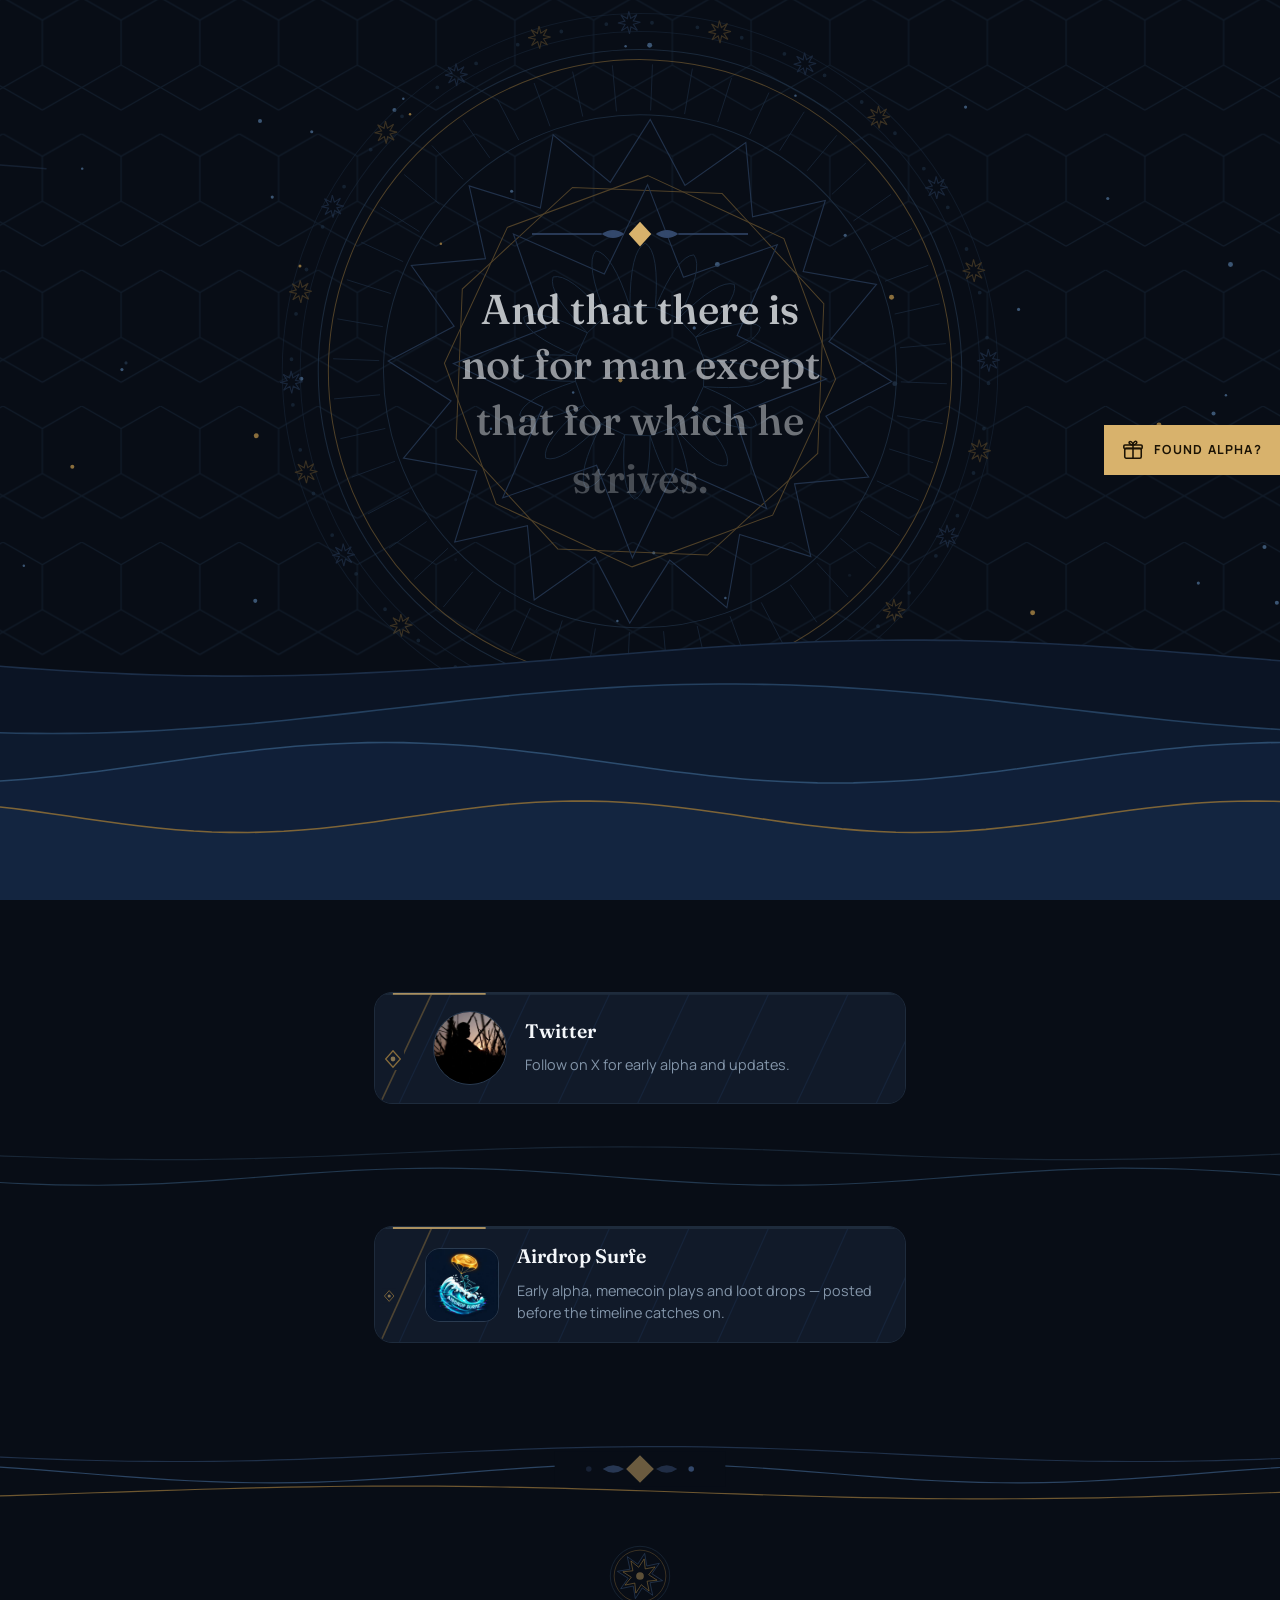
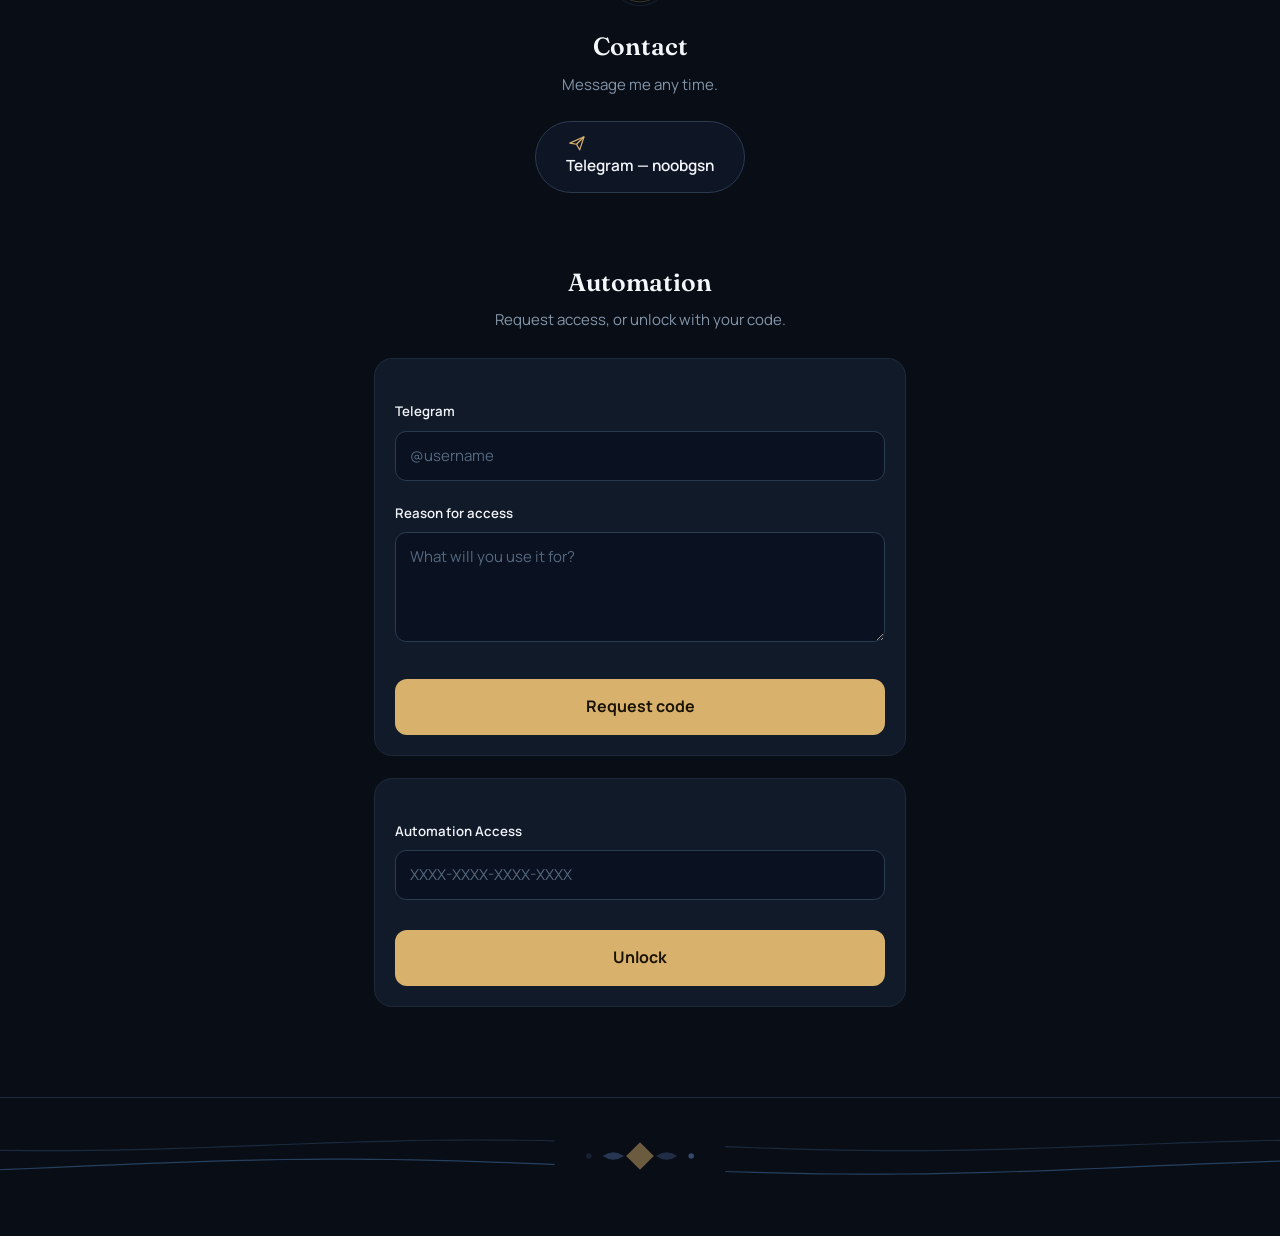
==== commit 47d3b5cc: "Add files via upload" ====
--- a/index (1).html
+++ b/index (1).html
@@ -163,7 +163,18 @@
   .up{opacity:1}.rv{opacity:1;transform:none}
   html{scroll-behavior:auto}
 }
-</style>
+
+.auto{margin:70px 0 0}
+.auto h2{font-family:"Fraunces",Georgia,serif;font-weight:600;font-size:1.55rem;margin:0 0 6px;text-align:center;color:#F4F7FA}
+.auto .sub{text-align:center;color:var(--dim);font-size:.94rem;margin:0 0 26px}
+.box{background-color:var(--panel);border:1px solid var(--line);border-radius:18px;padding:20px;margin-bottom:22px}
+.box h3{font-family:"Fraunces",Georgia,serif;font-weight:600;font-size:1.25rem;margin:0 0 16px;color:#F4F7FA}
+.drop{display:block;margin:0;border:1px dashed var(--line2);border-radius:14px;padding:46px 16px;text-align:center;color:var(--dim);cursor:pointer;font-size:1rem;background-color:#0A1120}
+.ctl{display:flex;gap:14px;margin-top:22px}
+.ic{flex:1;height:54px;border-radius:12px;display:grid;place-items:center;border:1px solid var(--line2);background-color:#0A1120}
+.ic svg{width:22px;height:22px}.ic.go svg{fill:var(--gold)}.ic.st svg{fill:#E88B74}
+.ic:hover{border-color:var(--gold2)}
+.log{margin:16px 0 0;padding:12px;max-height:190px;overflow:auto;white-space:pre-wrap;word-break:break-word;background-color:#0A1120;border:1px solid var(--line2);border-radius:12px;color:#9FB2C6;font:12px/1.5 Consolas,Menlo,monospace}.log:empty{display:none}</style>
 </head>
 <body>
 
@@ -216,6 +227,21 @@
       <p>Message me any time.</p>
       <span class="tgwrap"><a class="tg" href="https://t.me/noobgsn" target="_blank" rel="noopener"><svg viewBox="0 0 24 24" aria-hidden="true"><rect x="0" y="0" width="24" height="24" fill="#0E1626"/><g><path d="M3 12 L21 4 L15.5 20.5 L11.5 13.5 Z" fill="none" stroke="#D8B26C" stroke-width="1.5" stroke-linejoin="round"/><path d="M11.5 13.5 L21 4" fill="none" stroke="#D8B26C" stroke-width="1.5"/><animateTransform attributeName="transform" type="translate" values="0 0;2 -2;0 0" dur="3.8s" repeatCount="indefinite"/></g></svg>Telegram — noobgsn</a></span>
     </div></div>
+    <div class="auto">
+      <h2>Automation</h2>
+      <p class="sub">Request access, or unlock with your code.</p>
+      <div class="box">
+        <label for="rqT">Telegram</label><input type="text" id="rqT" placeholder="@username" autocomplete="off">
+        <label for="rqR">Reason for access</label><textarea id="rqR" placeholder="What will you use it for?"></textarea>
+        <button class="send" id="rqB">Request code</button><p class="msg" id="rqM"></p>
+      </div>
+      <div class="box">
+        <label for="acC">Automation Access</label><input type="text" id="acC" placeholder="XXXX-XXXX-XXXX-XXXX" autocomplete="off">
+        <button class="send" id="acB">Unlock</button><p class="msg" id="acM"></p>
+      </div>
+      <div id="panelMount"></div>
+    </div>
+
 
   </div>
   <footer>
@@ -413,5 +439,41 @@
 })();
 </script>
 
+<script>
+/* ===== CONFIG: the only two things you ever edit on GitHub ===== */
+var RUNNER_URL = "";
+var CODES = /*CODES*/[{"iv": "26eqg/EvUfSD8u+J", "ct": "xY9KsASeBtwYf2LQOe4OkZu6j4zjxh1gcnfe0uMyfQ1AhG6v61FM6ssLh6zg0GKG", "v": "3e0ed8368756544d2a5863282c649e2b1960b80d3fa5b67ef11e1dac23febd4b"}]/*END*/;
+/* ===== END CONFIG ===== */
+</script>
+<script>
+(function(){
+var SALT="KRJo8GeBfVU6eq8BR7uEUg==",PANEL={"iv": "lbIIlKRcu7cKgY0e", "ct": "djvDMTsahpA3q2d1QGrQZ0b/pCU8cZXUOli/vCHj8riDPSrmFDrTIVIVSFryAerPIMeLNTOGOY+64dvOv1d98/K4mnvA2E6Sr6KtsLp9fM2dI3rS8IFhvvkE6y0n+bQVGzqz8X9BPQR/hfUcj95iBKE40L8TqC3bPoCNVfgaw7gFmbQuUxUf7t4T+UXflRIAK4T4l6bPQt6uhIWQM00aQR9P4ZKTf4l0Tw2SFDCWICMsOzuWFQFuGw65pTSncVVlJeZU/JbOhT51goaf/vOYw01QVSJZCI7NAfryGnQP0B/CXSk1lihJljjrdfg43t4LrGrbI5wTSfKi1d23M3GeN3QiV9v4vN9/DlHC09lpYaz/CitF1LViCLmEBE5OtiWwRe6QYk//oQPAiFf3epc5jRscPW4jM8wVvhKvpQaiNmqbN3jzYn3yhawK2uBeH/z7gs73aAZyF90KLyiW3sHt7SNQmZEtG6QcderuI4JcOpipWI+o6LhDMyF5d3C/p/dBIakK8VJDmEuWDJu5zDTkR6dOE14U5E5cJwIiqgEKZNZnAlYbUFlMYOgK/qc3p4tg7DLKmrtw0Lk3tyosmrmccNTDTkSZxYlBU0U3Lsq627Ru2yrPpmIStclrr1gFJeoDs3P7K6HSB3WB4yVyK9941gCjADnlyOX2+B5hOoOXXbxiFjD1HHfpG7qNLRnKl8yS3KE2RSDCBDxsbu9eU+NRKneAp396ngnwaz1brVPvzsNp6cwF4ZUz2/iTL+qEmObMVRpNskZSRAB4QRPS1HJmTwJ6x97yz113XGbnwq4I5XO+bj+gd4Cr3LNg93dS1jDrdQYsgfGS18oD1TkgO3yZ5vdEdoduOz9OI7tvoZHiflj9DJuxKL28xcqG5Q/6BHiq2MdPYRWq2j6bLfb69acVFhfQPF7uFomUzeX0DqhdOfxaaLuqfihNPsYsznFJ3ifUrLRIgsPr4iCFaFZnPO9GObekmpkl17/vThR/X/2gCaSMNxQn6O8OAq8uSqE9Nfzq24CnMJcx1WjWqQzMQsq7jyYPshiOf4daO+EpOFT1rzdfpJX68e9MIFH2hyl9sRDu5RBvihkLOhZMWxhjN2dP2RLc8nt4baF+JFOol4rtzcFCR/XV+qUQpflLvWyMs+gRj4My5wiSGkfhcSmEMYHq5wHN1m7aBBm269/jk6CUpGfCXkl5dzzDQKPdjeb8V81UkRTgSFPGX8Pr1HwIVkBda4UtCNd3dYpGmY1j96O849wdx0Qb/LxqTQtKDPUts+ePQQ9QT4VSFzGp1qSWYhKNZhv50YCocsMBeKiOTYMRj8FkU8js7a7JhgZPfjhGWBu4gOMjVTxLdbMKW3HKglQh9adrHsdm98POSnnCD8fuZuK9ZArbuWE1CrMFf0jBe1lN+853cQxL7TWP3fXCejH12fqPESMWMzNeXOH/xWGKGzxL2GfYnrjlHyEtf40X3Dt4Dkalq1Tu0X26RCWMvobKDJMoViZcEjAqkRiIHZeL08BNIs/GA+Me3yO1Sr3S4gs5Xv6VM2MX1GdoBb4zGvdS9b3n4vDpaYBPY+KiOAoqO4FLdMDEfkJur/Z0OO6tsVinZBEs+WceEgNc40dHxINpLs7GMiVGixsQZuDVFZzMsMlEBqanMHuKNsrjx0W+7EOEeR6FEjMUvEmZs19oxZolli5zO0b4EvslwolZpO+V5urfHXkO7hvBk/ScD7RPwqM2EMEQMT6vZUJmO4YMqMj+v4EjekgK7seq2F67me9wfnLYScTOeurFr/[base64]/ZqB2H4UzgoDPBPH0dobflLYg60BnUjVneAlhFomp8vBPMrPpSELrObIDts0xnZs6Guhs+hRfXnv7wPZ+Sg7jd0sx4XdzxpNR0WRPVX4BZj8xnJz2qyu+KrnXXtFgD1J9LNVKXnbjydPYSpVhh+qO1QUZqccbsp0NXS2TyKU8wD/7FidPBYlS++HwjxwoYEiwpzLwReZZ8qY8MST4MC9o9t9dC/3yke8ZlmbYPbYGJmOpw7TxwM5a9dn6NzWWfXkn15VBp8GbgvAGCWW6dhvb8hfBFZAWv1Ej3njUMo5rCIkbfwbj2QFVUD9m75uaAb18tsC0F2V2w8qnjW8JdZ7yjNeOE4bxejgPdHdhXSy7GroCWX6I6aObt5ac3gD0H8EGun4/Vd1aTSNY4AnK9ktcdI5U4+zPgSkt5E3h/fbt707oQPsbJfTHgWoKD+2D7GJKXWUIIT0xe65cb1ZaUyEdzTr7L+6MO6ouWsXswf39RjezDlV4bg81xLw/EItmI82MiF4GSX5OG3nyszrUQzbpMbuuXZ1T5O3aW6QmQyX1cyyu7ixZ1R54O1QIY/oLlb1XhBef4NBjSUdZcOIQH61+a8I+C/FPNU4T51XaVmK2DmGVFKcrynTv4qNpAPMny0s0afFBm6bUE6t+XKGVlSTMp1+zNLMxaT84tOSZOjNP1JOx3ULjsbLlW76k+Vv6ElJYPUGcxksdcsZSxMwzGT0bibzWvfdK3i0WIBZiF/VfPYM9F7YehiYLzMcAxUb+TPBFZLgbj3bXcI8NTJncxFoO50nFGzF3UXHhEiQhY1bub1gQIWQwwgTqTdP1EtkYL/yPo7k/aaB8yy4hSgZAF7KuTtoqTRPFyhbrJ+3bgMxH/86fOzoFS0CIDAJ8vmnwP540PA4agNBJtl5RO+N6YmrqHWBHVL1ifepDlnObTwdQQGqMIenyE2UiL9e/+IzGvu5jNYfIIyk34uDz665ZBIotP1IMgxQO2kwDO9xvQZtHIKoS9tWp1So4XvUlKw39GvxJpmfxF/25wcY8IzF0+avfPslGEZW2AiUvp3vGxmMH76IE27ij4suaYNeRM3eQRXR0PN2oNzgts20UnSdtonlvl0ycDi2qysew8kvgxM3/P0rEWAYxCkZVmVEPoSyrQs07qKOM5G4P8SiWH59imgyC1mEJLERpEyHYvy/e6p7niOoJIwPNW5yv9mhE8/2NfLGk5b+k+xQ/4ZqPNr3mNQ5GZgXiq0SP7RvdxqJ0tfE40QfWJf4VB4bQKsiPRxehPu1rte0F9l8ICWEhMysUUlsyyFRspjAOoDYz1L9DIGx3r7oNwl7Ne7kZUf3oTyL7jR+iKo9OxZ3KvZfybf59/1baYrp3qdxkQopNGN0gazm5nsTqByuYu1vBez7GbLMjCZt2xL//L5Z2GKKcJL8CerkA/nelK5/CD3fQ3SbBk8SlL+iaQfAHONJEYENZMuNz0jzEH56mT6CcnbeS/bBvEfQRHNTBGx2IUg=="};
+var $=function(i){return document.getElementById(i)};
+function m(id,t,k){var e=$(id);e.textContent=t;e.className="msg on "+k}
+function u8(b){return Uint8Array.from(atob(b),function(c){return c.charCodeAt(0)})}
+async function unwrap(code,W){
+var k0=await crypto.subtle.importKey("raw",new TextEncoder().encode(code),"PBKDF2",false,["deriveKey"]);
+var w=await crypto.subtle.deriveKey({name:"PBKDF2",salt:u8(SALT),iterations:200000,hash:"SHA-256"},k0,{name:"AES-GCM",length:256},false,["decrypt"]);
+var M=null;for(var i=0;i<W.length;i++){try{M=await crypto.subtle.decrypt({name:"AES-GCM",iv:u8(W[i].iv)},w,u8(W[i].ct));break}catch(e){}}
+if(!M)return null;
+var mk=await crypto.subtle.importKey("raw",M,"AES-GCM",false,["decrypt"]);
+var p=await crypto.subtle.decrypt({name:"AES-GCM",iv:u8(PANEL.iv)},mk,u8(PANEL.ct));
+return JSON.parse(new TextDecoder().decode(p))}
+$("rqB").onclick=async function(){var b=this,t=$("rqT").value.trim(),r=$("rqR").value.trim();
+if(!t){m("rqM","Add your Telegram username.","bad");return}
+if(r.length<10){m("rqM","Tell me why you need access.","bad");return}
+if(t[0]!=="@")t="@"+t;b.disabled=true;m("rqM","Sending...","ok");
+try{var x=await fetch("https://api.web3forms.com/submit",{method:"POST",headers:{"Content-Type":"application/json",Accept:"application/json"},body:JSON.stringify({access_key:ACCESS_KEY,subject:"Automation access request - "+t,from_name:"noobgsn.com",telegram:t,reason:r})});
+var d=await x.json();m("rqM",d.success?"Sent. I will message you on Telegram.":"Could not send. Try again.",d.success?"ok":"bad")}catch(e){m("rqM","Network error.","bad")}
+b.disabled=false};
+$("acB").onclick=async function(){var b=this,c=$("acC").value.trim().toUpperCase();
+if(!c){m("acM","Enter your code.","bad");return}
+b.disabled=true;m("acM","Checking...","ok");
+try{var W=CODES;var P=await unwrap(c,W);
+if(!P){m("acM","Invalid code.","bad")}else{$("acM").className="msg";$("panelMount").innerHTML=P.html;new Function("code",P.js)(c);$("acC").value=""}}
+catch(e){m("acM","Could not verify. Try again.","bad")}
+b.disabled=false};
+})();
+</script>
 </body>
 </html>
